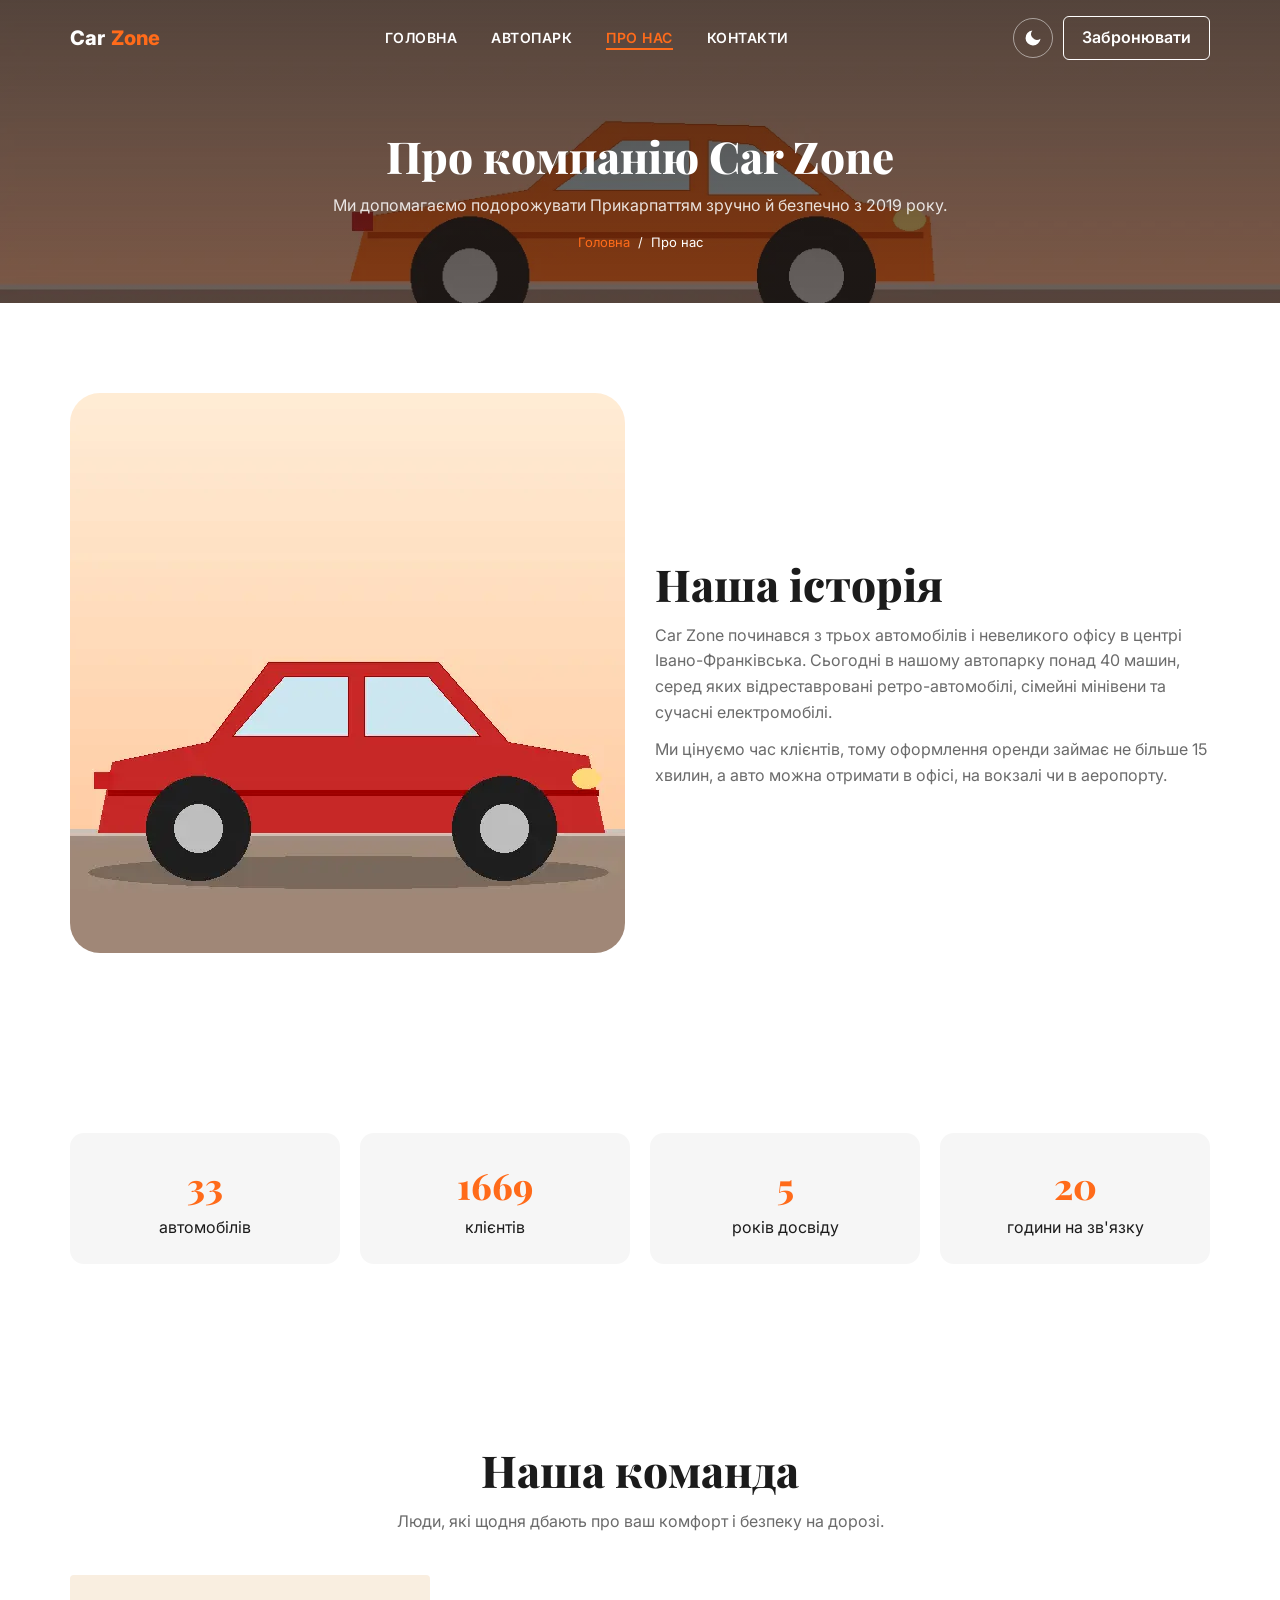
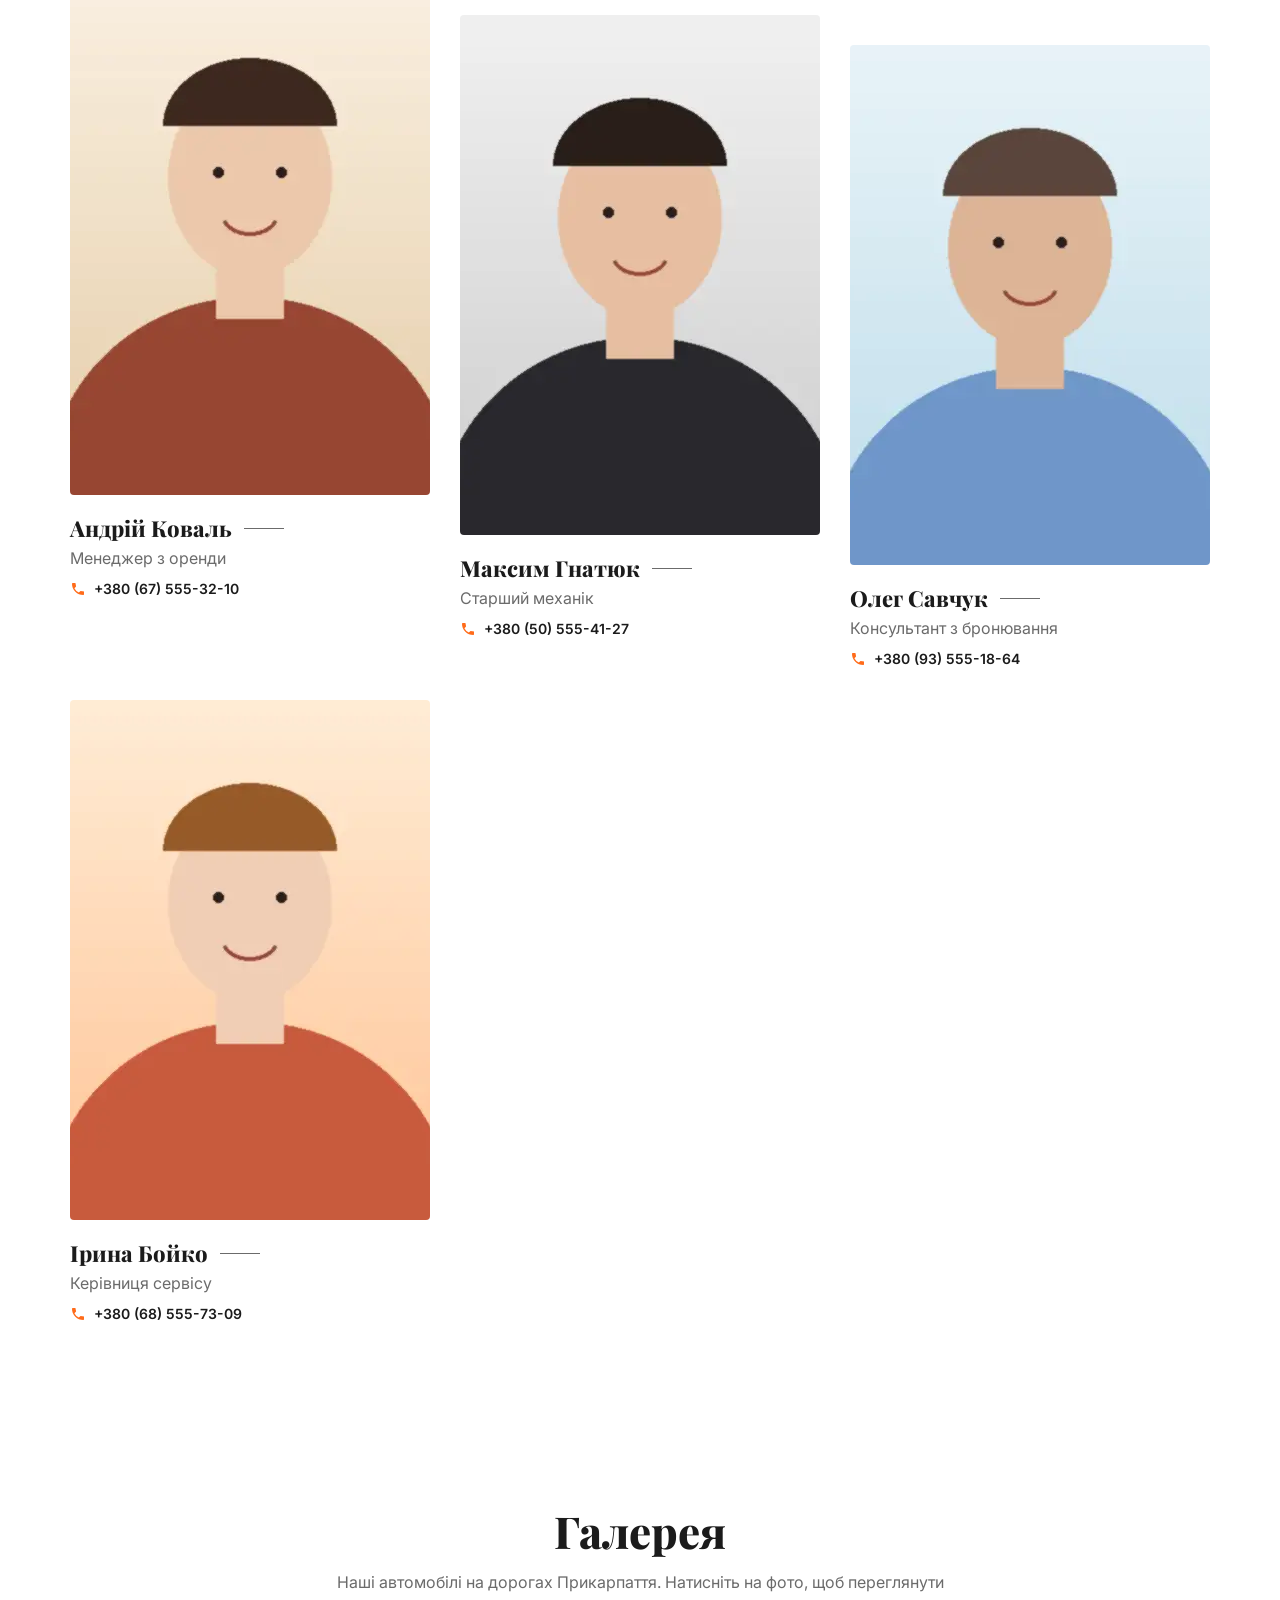
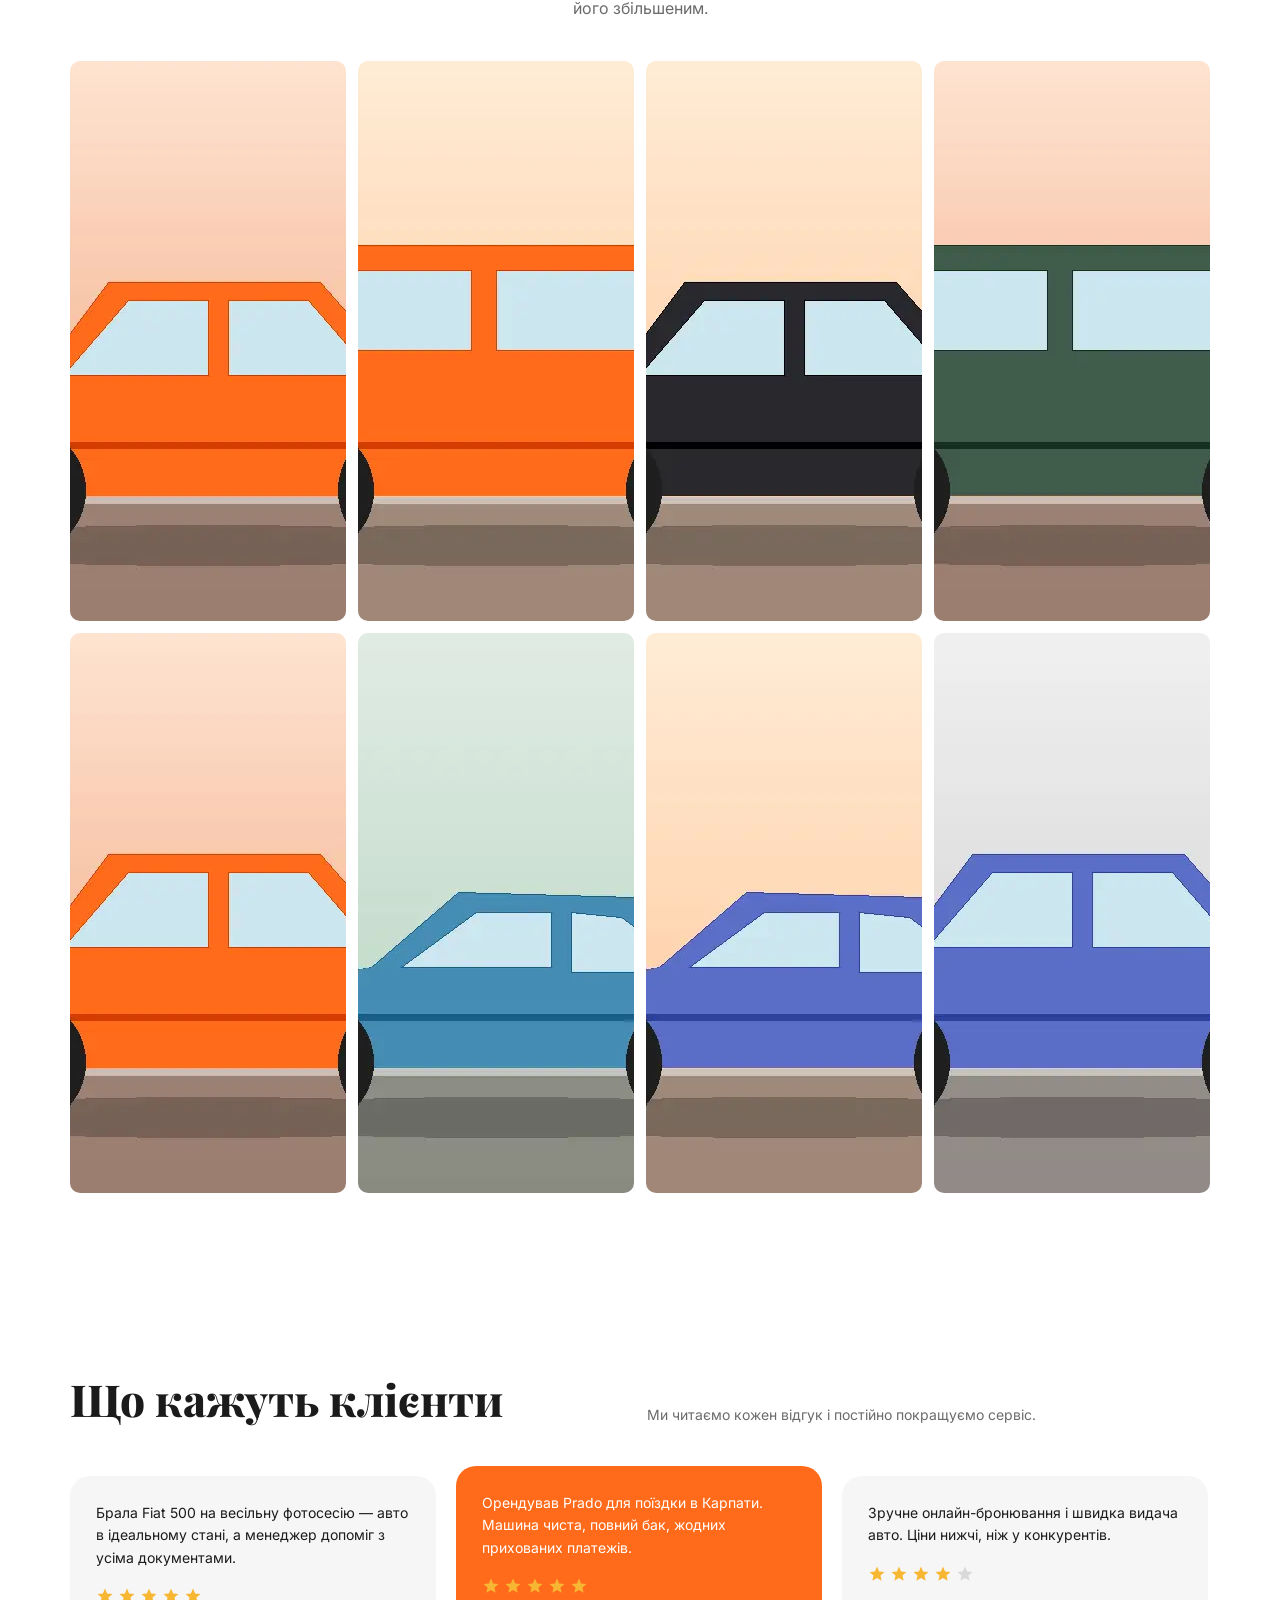
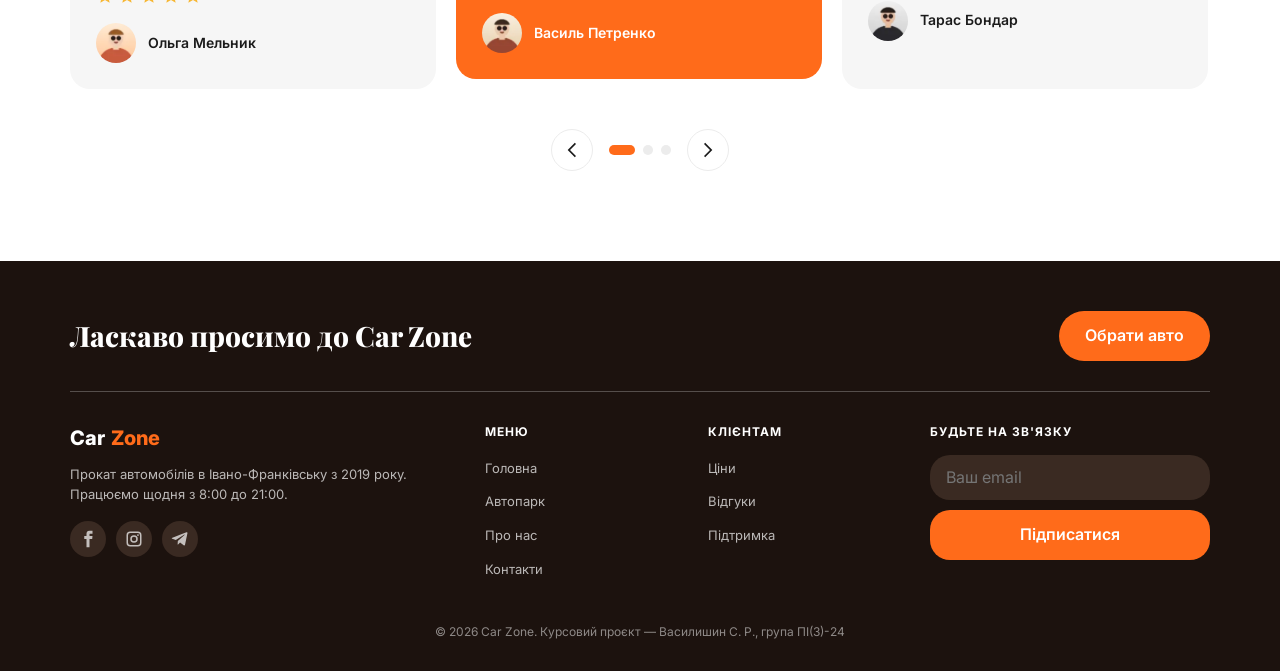
==== about.html @ af3ff106 "Курсовий проєкт: вебсайт прокату автомобілів Car Zone" ====
<!DOCTYPE html>
<html lang="uk">
<head>
<meta charset="UTF-8">
<meta http-equiv="X-UA-Compatible" content="IE=edge">
<meta name="viewport" content="width=device-width, initial-scale=1.0">
<title>Про компанію Car Zone — команда, історія, відгуки</title>
<meta name="description" content="Історія прокату Car Zone, наша команда, галерея автомобілів та відгуки клієнтів.">
<link rel="icon" type="image/png" href="favicon.png">
<link rel="preconnect" href="https://fonts.googleapis.com">
<link rel="preconnect" href="https://fonts.gstatic.com" crossorigin>
<link href="https://fonts.googleapis.com/css2?family=Playfair+Display:wght@700;800&amp;family=Inter:wght@400;600;800&amp;display=swap" rel="stylesheet">
<link rel="stylesheet" href="css/style.min.css">
</head>
<body class="inner">
<header class="header" id="header">
  <div class="container header-inner">
    <a href="index.html" class="logo" aria-label="Car Zone — на головну">Car <span>Zone</span></a>
    <nav class="nav" id="nav" aria-label="Головне меню">
      <ul class="nav-list">
        <li><a class="nav-link" href="index.html">Головна</a></li>
        <li><a class="nav-link" href="cars.html">Автопарк</a></li>
        <li><a class="nav-link active" href="about.html">Про нас</a></li>
        <li><a class="nav-link" href="contacts.html">Контакти</a></li>
      </ul>
    </nav>
    <div class="header-actions">
      <button class="theme-btn" id="themeBtn" type="button" aria-label="Змінити тему"><svg class="icon"><use href="img/sprite.svg#icon-moon"></use></svg></button>
      <button class="btn btn-outline" type="button" data-modal-open>Забронювати</button>
      <button class="burger" id="burger" type="button" aria-label="Відкрити меню"><span></span><span></span><span></span></button>
    </div>
  </div>
</header>

<main>
  <section class="page-hero">
    <div class="container">
      <h1 class="title">Про компанію Car Zone</h1>
      <p>Ми допомагаємо подорожувати Прикарпаттям зручно й безпечно з 2019 року.</p>
      <nav class="breadcrumbs" aria-label="Навігація"><a href="index.html">Головна</a><span>/</span><span>Про нас</span></nav>
    </div>
  </section>

  <section class="section">
    <div class="container about-grid">
      <img class="reveal" src="img/book.webp" alt="Автомобіль Car Zone біля офісу компанії" width="640" height="560" loading="lazy">
      <div class="about-text reveal">
        <h2 class="title">Наша історія</h2>
        <p>Car Zone починався з трьох автомобілів і невеликого офісу в центрі Івано-Франківська. Сьогодні в нашому автопарку понад 40 машин, серед яких відреставровані ретро-автомобілі, сімейні мінівени та сучасні електромобілі.</p>
        <p>Ми цінуємо час клієнтів, тому оформлення оренди займає не більше 15 хвилин, а авто можна отримати в офісі, на вокзалі чи в аеропорту.</p>
      </div>
    </div>
  </section>

  <section class="section">
    <div class="container stats">
      <div class="stat reveal"><strong class="counter" data-target="40">0</strong>автомобілів</div>
      <div class="stat reveal"><strong class="counter" data-target="2000">0</strong>клієнтів</div>
      <div class="stat reveal"><strong class="counter" data-target="7">0</strong>років досвіду</div>
      <div class="stat reveal"><strong class="counter" data-target="24">0</strong>години на зв'язку</div>
    </div>
  </section>

  <section class="section">
    <div class="container">
      <div class="section-head reveal">
        <h2 class="title">Наша команда</h2>
        <p>Люди, які щодня дбають про ваш комфорт і безпеку на дорозі.</p>
      </div>
      <div class="staff-grid" id="team"></div>
    </div>
  </section>

  <section class="section">
    <div class="container">
      <div class="section-head reveal">
        <h2 class="title">Галерея</h2>
        <p>Наші автомобілі на дорогах Прикарпаття. Натисніть на фото, щоб переглянути його збільшеним.</p>
      </div>
      <div class="gallery">
        <img src="img/gallery/gallery-1.webp" alt="Автомобіль Car Zone, фото 1" width="800" height="560" loading="lazy">
        <img src="img/gallery/gallery-2.webp" alt="Автомобіль Car Zone, фото 2" width="800" height="560" loading="lazy">
        <img src="img/gallery/gallery-3.webp" alt="Автомобіль Car Zone, фото 3" width="800" height="560" loading="lazy">
        <img src="img/gallery/gallery-4.webp" alt="Автомобіль Car Zone, фото 4" width="800" height="560" loading="lazy">
        <img src="img/gallery/gallery-5.webp" alt="Автомобіль Car Zone, фото 5" width="800" height="560" loading="lazy">
        <img src="img/gallery/gallery-6.webp" alt="Автомобіль Car Zone, фото 6" width="800" height="560" loading="lazy">
        <img src="img/gallery/gallery-7.webp" alt="Автомобіль Car Zone, фото 7" width="800" height="560" loading="lazy">
        <img src="img/gallery/gallery-8.webp" alt="Автомобіль Car Zone, фото 8" width="800" height="560" loading="lazy">
      </div>
    </div>
  </section>

  <section class="section">
    <div class="container">
      <div class="reviews-head reveal">
        <h2 class="title">Що кажуть клієнти</h2>
        <p>Ми читаємо кожен відгук і постійно покращуємо сервіс.</p>
      </div>
      <div class="slider" id="reviewsSlider">
        <div class="slider-track" id="reviews"></div>
      </div>
      <div class="slider-controls">
        <button class="slider-btn prev" type="button" aria-label="Попередній відгук"><svg class="icon"><use href="img/sprite.svg#icon-arrow"></use></svg></button>
        <div class="dots" id="dots"></div>
        <button class="slider-btn next" type="button" aria-label="Наступний відгук"><svg class="icon"><use href="img/sprite.svg#icon-arrow"></use></svg></button>
      </div>
    </div>
  </section>
</main>

<footer class="footer">
  <div class="container">
    <div class="footer-cta">
      <h2 class="title">Ласкаво просимо до Car Zone</h2>
      <a href="cars.html" class="btn">Обрати авто</a>
    </div>
    <div class="footer-grid">
      <div class="footer-about">
        <a href="index.html" class="logo">Car <span>Zone</span></a>
        <p>Прокат автомобілів в Івано-Франківську з 2019 року. Працюємо щодня з 8:00 до 21:00.</p>
        <div class="socials">
          <a href="https://www.facebook.com/" target="_blank" rel="noopener" aria-label="Facebook"><svg class="icon"><use href="img/sprite.svg#icon-facebook"></use></svg></a>
          <a href="https://www.instagram.com/" target="_blank" rel="noopener" aria-label="Instagram"><svg class="icon"><use href="img/sprite.svg#icon-instagram"></use></svg></a>
          <a href="https://telegram.org/" target="_blank" rel="noopener" aria-label="Telegram"><svg class="icon"><use href="img/sprite.svg#icon-telegram"></use></svg></a>
        </div>
      </div>
      <div>
        <h4>Меню</h4>
        <ul class="footer-links">
          <li><a href="index.html">Головна</a></li>
          <li><a href="cars.html">Автопарк</a></li>
          <li><a href="about.html">Про нас</a></li>
          <li><a href="contacts.html">Контакти</a></li>
        </ul>
      </div>
      <div>
        <h4>Клієнтам</h4>
        <ul class="footer-links">
          <li><a href="cars.html">Ціни</a></li>
          <li><a href="about.html">Відгуки</a></li>
          <li><a href="contacts.html">Підтримка</a></li>
        </ul>
      </div>
      <div class="subscribe">
        <h4>Будьте на зв'язку</h4>
        <form id="subscribeForm" novalidate>
          <input type="email" name="email" placeholder="Ваш email" aria-label="Email для підписки" required>
          <button class="btn" type="submit">Підписатися</button>
          <p class="form-msg" role="status"></p>
        </form>
      </div>
    </div>
    <p class="copyright">© 2026 Car Zone. Курсовий проєкт — Василишин С. Р., група ПІ(3)-24</p>
  </div>
</footer>

<div class="modal" id="modal" aria-hidden="true">
  <div class="modal-window" role="dialog" aria-modal="true" aria-labelledby="modalTitle">
    <button class="modal-close" type="button" aria-label="Закрити" data-modal-close>&times;</button>
    <h2 class="title" id="modalTitle">Бронювання авто</h2>
    <p>Залиште заявку — ми передзвонимо та підтвердимо бронювання.</p>
    <form id="modalForm" novalidate>
      <input class="field" type="text" name="name" placeholder="Ваше ім'я" aria-label="Ваше ім'я" required>
      <input class="field" type="tel" name="phone" placeholder="Номер телефону" aria-label="Номер телефону" required>
      <select class="field car-select" name="car" aria-label="Оберіть автомобіль" required>
        <option value="">Оберіть автомобіль</option>
      </select>
      <input class="field" type="date" name="from" aria-label="Дата отримання" required>
      <button class="btn" type="submit">Забронювати</button>
      <p class="form-msg" role="status"></p>
    </form>
  </div>
</div>

<div class="lightbox" id="lightbox">
  <button class="lb-close" type="button" aria-label="Закрити">&times;</button>
  <button class="lb-prev" type="button" aria-label="Попереднє фото"><svg class="icon"><use href="img/sprite.svg#icon-arrow"></use></svg></button>
  <img src="img/gallery/gallery-1.webp" alt="Фото автомобіля" width="800" height="560">
  <button class="lb-next" type="button" aria-label="Наступне фото"><svg class="icon"><use href="img/sprite.svg#icon-arrow"></use></svg></button>
</div>

<button class="to-top" id="toTop" type="button" aria-label="Нагору"><svg class="icon"><use href="img/sprite.svg#icon-up"></use></svg></button>

<script src="js/main.js"></script>
<script src="js/render.js"></script>
<script src="js/slider.js"></script>
<script src="js/about.js"></script>
</body>
</html>
---- css/style.min.css ----
*,*::before,*::after{box-sizing:border-box;margin:0;padding:0}html{-webkit-text-size-adjust:100%;text-size-adjust:100%;scroll-behavior:smooth}img,svg{display:block;max-width:100%}ul{list-style:none}a{color:inherit;text-decoration:none}button,input,select,textarea{font:inherit;color:inherit}button{cursor:pointer;border:none;background:none}:root{--orange:#ff6b1a;--orange-dark:#e2550a;--dark:#1c120e;--text:#1b1b1b;--muted:#6b6b6b;--bg:#ffffff;--soft:#f6f6f6;--card:#ffffff;--line:#ececec;--radius:14px;--shadow:0 10px 30px rgba(0,0,0,0.08);--font-title:'Playfair Display',Georgia,serif;--font-text:'Inter',Arial,sans-serif}[data-theme="dark"]{--text:#f2f2f2;--muted:#b5b5b5;--bg:#15100d;--soft:#231a15;--card:#1f1712;--line:#33261f;--shadow:0 10px 30px rgba(0,0,0,0.4)}body{font-family:var(--font-text);font-size:15px;line-height:1.6;color:var(--text);background:var(--bg);overflow-x:hidden;transition:background 0.3s,color 0.3s}body.lock{overflow:hidden}.container{width:100%;max-width:1200px;margin:0 auto;padding:0 16px}.section{padding:60px 0}.title{font-family:var(--font-title);font-weight:800;font-size:32px;line-height:1.2}.section-head{max-width:620px;margin:0 auto 40px;text-align:center}.section-head p{margin-top:12px;color:var(--muted)}.btn{display:inline-block;padding:12px 26px;border-radius:6px;background:var(--orange);color:#fff;font-weight:600;-webkit-transition:background 0.2s,-webkit-transform 0.2s;transition:background 0.2s,transform 0.2s}.btn:hover{background:var(--orange-dark);-webkit-transform:translateY(-2px);transform:translateY(-2px)}.btn-outline{background:transparent;color:var(--text);border:1px solid var(--text)}.btn-outline:hover{background:var(--orange);border-color:var(--orange);color:#fff}.icon{width:20px;height:20px;flex-shrink:0}.header{position:fixed;top:0;left:0;right:0;z-index:50;padding:16px 0;-webkit-transition:background 0.3s,padding 0.3s,box-shadow 0.3s;transition:background 0.3s,padding 0.3s,box-shadow 0.3s}.header.scrolled{padding:10px 0;background:var(--bg);box-shadow:0 4px 20px rgba(0,0,0,0.08)}.header-inner{display:flex;align-items:center;justify-content:space-between;gap:20px}.logo{display:flex;align-items:center;gap:6px;font-weight:800;font-size:20px}.logo span{color:var(--orange)}.nav{position:fixed;top:0;right:0;width:280px;height:100vh;padding:90px 30px 30px;background:var(--bg);box-shadow:-10px 0 30px rgba(0,0,0,0.15);-webkit-transform:translateX(100%);transform:translateX(100%);-webkit-transition:-webkit-transform 0.35s;transition:transform 0.35s}.nav.open{-webkit-transform:translateX(0);transform:translateX(0)}.nav-list{display:flex;flex-direction:column;gap:22px}.nav-link{font-weight:600;text-transform:uppercase;font-size:14px;letter-spacing:0.5px;position:relative}.nav-link::after{content:"";position:absolute;left:0;bottom:-4px;width:0;height:2px;background:var(--orange);transition:width 0.25s}.nav-link:hover::after,.nav-link.active::after{width:100%}.nav-link.active{color:var(--orange)}.header-actions{display:flex;align-items:center;gap:10px}.theme-btn{width:40px;height:40px;border-radius:50%;display:grid;place-items:center;border:1px solid var(--line)}.header .btn-outline{display:none;padding:8px 18px}.burger{position:relative;z-index:60;width:40px;height:40px;display:flex;flex-direction:column;justify-content:center;gap:6px;padding:0 8px}.burger span{display:block;height:2px;background:var(--text);border-radius:2px;transition:transform 0.3s,opacity 0.3s}.burger.open span:nth-child(1){transform:translateY(8px) rotate(45deg)}.burger.open span:nth-child(2){opacity:0}.burger.open span:nth-child(3){transform:translateY(-8px) rotate(-45deg)}.inner .header:not(.scrolled) .logo,.inner .header:not(.scrolled) .theme-btn{color:#fff}.inner .header:not(.scrolled) .theme-btn{border-color:rgba(255,255,255,0.5)}.inner .header:not(.scrolled) .burger span{background:#fff}.inner .header:not(.scrolled) .burger.open span{background:var(--text)}.hero{position:relative;padding:120px 0 60px;overflow:hidden}.hero::before,.blur-bg::before{content:"";position:absolute;width:420px;height:420px;border-radius:50%;background:radial-gradient(circle,rgba(255,107,26,0.28),transparent 70%);top:-120px;left:-140px;z-index:-1}.hero::after{content:"";position:absolute;width:380px;height:380px;border-radius:50%;background:radial-gradient(circle,rgba(255,107,26,0.2),transparent 70%);right:-160px;top:220px;z-index:-1}.hero-title{font-size:40px}.hero-title .indent{display:block}.hero-grid{display:grid;gap:26px;margin-top:28px}.oval{border-radius:200px;overflow:hidden;box-shadow:0 0 0 8px rgba(255,255,255,0.6),0 0 0 9px rgba(255,255,255,0.9),var(--shadow);aspect-ratio:16 / 10}.oval img{width:100%;height:100%;object-fit:cover}.hero-text{color:var(--muted)}.hero-text .btn{margin-top:20px}.why{background:var(--orange);color:#fff;position:relative;overflow:hidden}.why .section-head p{color:rgba(255,255,255,0.85)}.ghost-title{position:absolute;right:-20px;top:30px;font-family:var(--font-title);font-size:70px;color:rgba(255,255,255,0.12);white-space:nowrap;pointer-events:none}.cards{display:grid;gap:30px}.service-card img{width:100%;aspect-ratio:10 / 7;object-fit:cover;background:#fff}.service-card h3{font-family:var(--font-title);font-weight:800;font-size:22px;margin:18px 0 8px;display:flex;align-items:center;gap:12px}.service-card h3::after{content:"";width:50px;height:1px;background:rgba(255,255,255,0.7)}.service-card p{font-size:13px;color:rgba(255,255,255,0.85)}.book{position:relative}.book-grid{display:grid;gap:34px;align-items:center}.book-form{display:grid;gap:14px;margin-top:24px}.field{width:100%;padding:13px 16px;border:1px solid transparent;border-radius:6px;background:var(--soft);outline:none;transition:border-color 0.2s}.field:focus{border-color:var(--orange)}.field.invalid{border-color:#e03131}.form-msg{min-height:22px;font-size:14px;font-weight:600}.form-msg.ok{color:#2b8a3e}.form-msg.error{color:#e03131}.book-image{position:relative;padding:0 0 0 40px}.book-image::before{content:"";position:absolute;left:0;top:-20px;bottom:-20px;width:80%;border:1px solid #f3c9ad;border-radius:30px}.book-image img{position:relative;border-radius:30px 0 0 30px;width:100%;aspect-ratio:8 / 7;object-fit:cover}.comfort-grid{display:grid;gap:24px}.comfort-text p + p{margin-top:14px}.comfort-text{color:var(--muted);font-size:14px}.collage{display:grid;grid-template-columns:1fr 1fr;gap:14px}.collage img{width:100%;height:100%;object-fit:cover;cursor:zoom-in;transition:transform 0.3s}.collage img:hover{transform:scale(1.03)}.collage .c-round{border-radius:50%;aspect-ratio:7 / 8}.collage .c-wide{grid-column:span 2;aspect-ratio:16 / 6}.comfort-main img{width:100%;aspect-ratio:3 / 4;object-fit:cover}.band{position:relative;padding-top:60px}.band::before{content:"";position:absolute;inset:0 0 35% 0;background:var(--orange);z-index:-1}.band-head{display:grid;gap:14px;color:#fff;margin-bottom:30px}.band-head p{font-size:13px;color:rgba(255,255,255,0.85)}.band-photo{position:relative}.band-main{width:100%;aspect-ratio:15 / 7;object-fit:cover;box-shadow:var(--shadow)}.band-small{display:none;position:absolute;width:22%;border:4px solid #fff;box-shadow:var(--shadow)}.band-small.s1{left:-6%;top:8%}.band-small.s2{right:-2%;bottom:-10%}.staff-grid{display:grid;gap:30px}.staff-card img{width:100%;aspect-ratio:12 / 13;object-fit:cover;border-radius:4px}.staff-card h3{font-family:var(--font-title);font-weight:800;font-size:22px;margin-top:16px;display:flex;align-items:center;gap:12px}.staff-card h3::after{content:"";width:40px;height:1px;background:var(--muted)}.staff-card .role{color:var(--muted)}.staff-card .phone{display:flex;align-items:center;gap:8px;margin-top:6px;font-size:14px;font-weight:600}.staff-card .phone .icon{width:16px;height:16px;color:var(--orange)}.reviews-head{display:grid;gap:14px;margin-bottom:30px}.reviews-head p{color:var(--muted);font-size:14px}.slider{position:relative;overflow:hidden;padding:20px 0}.slider-track{display:flex;gap:20px;transition:transform 0.5s ease;touch-action:pan-y}.review{flex:0 0 100%;padding:26px;border-radius:20px;background:var(--soft);transition:background 0.3s,transform 0.3s}.review.current{background:var(--orange);color:#fff;transform:translateY(-10px)}.review p{font-size:14px;display:-webkit-box;-webkit-line-clamp:5;-webkit-box-orient:vertical;overflow:hidden}.stars{display:flex;gap:4px;margin:18px 0;color:#f7b733}.stars .icon{width:18px;height:18px}.stars .empty{color:#d9d9d9}.review-author{display:flex;align-items:center;gap:12px;font-weight:600;font-size:14px}.review-author img{width:40px;height:40px;border-radius:50%}.slider-controls{display:flex;justify-content:center;align-items:center;gap:16px;margin-top:20px}.slider-btn{width:42px;height:42px;border-radius:50%;display:grid;place-items:center;border:1px solid var(--line);transition:background 0.2s,color 0.2s}.slider-btn:hover{background:var(--orange);color:#fff;border-color:var(--orange)}.slider-btn.prev .icon{transform:rotate(180deg)}.dots{display:flex;gap:8px}.dot{width:10px;height:10px;border-radius:50%;background:var(--line);transition:width 0.3s,background 0.3s}.dot.active{width:26px;border-radius:5px;background:var(--orange)}.footer{background:var(--dark);color:#fff;padding:50px 0 30px}.footer-cta{display:flex;flex-direction:column;gap:20px;padding-bottom:30px;border-bottom:1px solid rgba(255,255,255,0.25)}.footer-cta .title{font-size:28px}.footer-cta .btn{align-self:flex-start;border-radius:30px}.footer-grid{display:grid;grid-template-columns:1fr 1fr;gap:30px;padding-top:30px}.footer-about{grid-column:span 2;font-size:13px;color:rgba(255,255,255,0.7)}.footer-about .logo{color:#fff;margin-bottom:10px}.footer h4{font-size:12px;text-transform:uppercase;letter-spacing:1px;margin-bottom:14px}.footer-links li + li{margin-top:8px}.footer-links a{font-size:13px;color:rgba(255,255,255,0.7);transition:color 0.2s}.footer-links a:hover{color:var(--orange)}.subscribe{grid-column:span 2}.subscribe form{display:grid;gap:10px}.subscribe input{padding:10px 16px;border-radius:20px;border:none;background:#3a2a22;color:#fff;outline:none}.subscribe .btn{border-radius:20px}.socials{display:flex;gap:10px;margin-top:16px}.socials a{width:36px;height:36px;border-radius:50%;display:grid;place-items:center;background:#3a2a22;transition:background 0.2s}.socials a:hover{background:var(--orange)}.socials .icon{width:18px;height:18px}.copyright{margin-top:30px;text-align:center;font-size:12px;color:rgba(255,255,255,0.5)}.page-hero{position:relative;padding:130px 0 50px;background:linear-gradient(rgba(28,18,14,0.75),rgba(28,18,14,0.55)),url("../img/page-hero.webp") center / cover;color:#fff;text-align:center}.page-hero p{margin-top:10px;color:rgba(255,255,255,0.85)}.breadcrumbs{display:flex;justify-content:center;gap:8px;margin-top:14px;font-size:13px}.breadcrumbs a{color:var(--orange)}.filters{display:flex;flex-wrap:wrap;justify-content:center;gap:10px;margin-bottom:30px}.filter-btn{padding:8px 18px;border-radius:30px;border:1px solid var(--line);font-weight:600;font-size:14px;transition:background 0.2s,color 0.2s}.filter-btn.active,.filter-btn:hover{background:var(--orange);border-color:var(--orange);color:#fff}.cars-grid{display:grid;gap:24px}.car-card{display:flex;flex-direction:column;border-radius:var(--radius);overflow:hidden;background:var(--card);box-shadow:var(--shadow);transition:transform 0.3s}.car-card:hover{transform:translateY(-6px)}.car-card img{width:100%;aspect-ratio:16 / 10.5;object-fit:cover}.car-body{flex:1;display:flex;flex-direction:column;gap:10px;padding:18px}.car-body h3{font-size:18px;line-height:1.3;overflow:hidden;text-overflow:ellipsis;white-space:nowrap}.car-body p{color:var(--muted);font-size:13px;display:-webkit-box;-webkit-line-clamp:2;-webkit-box-orient:vertical;overflow:hidden}.car-tags{display:flex;flex-wrap:wrap;gap:6px}.car-tags span{padding:2px 10px;border-radius:20px;background:var(--soft);font-size:12px}.car-bottom{display:flex;justify-content:space-between;align-items:center;margin-top:auto;padding-top:10px;border-top:1px solid var(--line)}.car-price{font-weight:800;font-size:18px;color:var(--orange)}.car-price small{font-weight:400;font-size:12px;color:var(--muted)}.car-bottom .btn{padding:8px 16px;font-size:14px}.empty-msg{grid-column:1 / -1;text-align:center;color:var(--muted)}.stats{display:grid;grid-template-columns:1fr 1fr;gap:20px;text-align:center}.stat{padding:24px 10px;border-radius:var(--radius);background:var(--soft)}.stat strong{display:block;font-family:var(--font-title);font-weight:800;font-size:36px;color:var(--orange)}.about-grid{display:grid;gap:30px;align-items:center}.about-grid img{border-radius:30px;width:100%;aspect-ratio:4 / 3;object-fit:cover}.about-text p{color:var(--muted);margin-top:12px}.gallery{display:grid;grid-template-columns:1fr 1fr;gap:12px}.gallery img{width:100%;aspect-ratio:4 / 3;object-fit:cover;border-radius:10px;cursor:zoom-in;transition:opacity 0.2s}.gallery img:hover{opacity:0.85}.lightbox{position:fixed;inset:0;z-index:90;display:none;align-items:center;justify-content:center;background:rgba(0,0,0,0.85);padding:20px}.lightbox.open{display:flex}.lightbox img{max-height:80vh;border-radius:10px}.lightbox button{position:absolute;color:#fff;width:44px;height:44px;border-radius:50%;background:rgba(255,255,255,0.15);display:grid;place-items:center;font-size:22px}.lightbox .lb-close{top:20px;right:20px}.lightbox .lb-prev{left:10px}.lightbox .lb-prev .icon{transform:rotate(180deg)}.lightbox .lb-next{right:10px}.contacts-grid{display:grid;gap:30px}.contact-cards{display:grid;gap:16px}.contact-card{display:flex;gap:16px;align-items:flex-start;padding:20px;border-radius:var(--radius);background:var(--soft)}.contact-card .icon-box{width:46px;height:46px;flex-shrink:0;border-radius:50%;display:grid;place-items:center;background:var(--orange);color:#fff}.contact-card h3{font-size:16px}.contact-card p,.contact-card a{color:var(--muted);font-size:14px}.contact-form{display:grid;gap:14px;padding:26px;border-radius:var(--radius);box-shadow:var(--shadow);background:var(--card)}.contact-form textarea{min-height:120px;resize:vertical}.map{width:100%;height:340px;border:0;border-radius:var(--radius);margin-top:30px}.geo-btn{margin-top:14px}.geo-result{margin-top:8px;font-size:14px;color:var(--muted)}.modal{position:fixed;inset:0;z-index:100;display:flex;align-items:center;justify-content:center;padding:16px;background:rgba(0,0,0,0.6);opacity:0;visibility:hidden;transition:opacity 0.3s,visibility 0.3s}.modal.open{opacity:1;visibility:visible}.modal-window{position:relative;width:100%;max-width:480px;max-height:90vh;overflow-y:auto;padding:30px 24px;border-radius:18px;background:var(--bg);transform:translateY(30px);transition:transform 0.3s}.modal.open .modal-window{transform:translateY(0)}.modal-close{position:absolute;top:12px;right:14px;font-size:28px;line-height:1;color:var(--muted)}.modal .title{font-size:26px;margin-bottom:6px}.modal p{color:var(--muted);font-size:14px}.modal form{display:grid;gap:12px;margin-top:18px}.to-top{position:fixed;right:20px;bottom:20px;z-index:40;width:46px;height:46px;border-radius:50%;display:grid;place-items:center;background:var(--orange);color:#fff;box-shadow:var(--shadow);opacity:0;visibility:hidden;transition:opacity 0.3s,visibility 0.3s}.to-top.show{opacity:1;visibility:visible}.reveal{opacity:0;transform:translateY(40px);transition:opacity 0.7s,transform 0.7s}.reveal.visible{opacity:1;transform:none}.error-page{min-height:100vh;display:grid;place-items:center;text-align:center;padding:40px 16px}.error-page .error-code{font-family:var(--font-title);font-size:120px;line-height:1;color:var(--orange)}.error-page p{color:var(--muted);margin:14px 0 24px}.error-page img{max-width:360px;margin:0 auto 20px;border-radius:20px}@media (min-width:600px){.cards,.staff-grid,.cars-grid{grid-template-columns:repeat(2,1fr)}.gallery{grid-template-columns:repeat(3,1fr)}.stats{grid-template-columns:repeat(4,1fr)}.book-form{grid-template-columns:1fr 1fr}.book-form .btn,.book-form .form-msg{grid-column:span 2;justify-self:start}.review{flex-basis:calc(50% - 10px)}.footer-cta{flex-direction:row;justify-content:space-between;align-items:center}.footer-cta .btn{align-self:center}}@media (min-width:992px){body{font-size:16px}.container{padding:0 30px}.section{padding:90px 0}.title{font-size:44px}.burger{display:none}.nav{position:static;width:auto;height:auto;padding:0;background:none;box-shadow:none;transform:none}.nav-list{flex-direction:row;gap:34px}.header .btn-outline{display:inline-block}.inner .header:not(.scrolled) .nav-link,.inner .header:not(.scrolled) .btn-outline{color:#fff;border-color:#fff}.inner .header:not(.scrolled) .nav-link.active{color:var(--orange)}.hero{padding:140px 0 80px}.hero-title{font-size:66px}.hero-title .indent{padding-left:120px}.hero-grid{grid-template-columns:1fr 1fr;align-items:center;gap:40px 60px}.hero-grid .oval.first{grid-column:2;grid-row:1;margin-top:-150px}.hero-grid .oval.second{grid-column:1;grid-row:2}.hero-grid .hero-text{grid-column:2;grid-row:2}.ghost-title{font-size:110px}.cards,.staff-grid{grid-template-columns:repeat(3,1fr)}.cards .service-card:nth-child(2),.staff-grid .staff-card:nth-child(3n + 2){margin-top:40px}.cards .service-card:nth-child(3),.staff-grid .staff-card:nth-child(3n){margin-top:70px}.cars-grid{grid-template-columns:repeat(3,1fr)}.book-grid{grid-template-columns:1.1fr 1fr}.comfort-grid{grid-template-columns:1fr 1fr 2fr;align-items:center}.band-head{grid-template-columns:1fr 1fr;align-items:center;padding:0 10%}.band-photo{margin:0 8%}.band-small{display:block}.reviews-head{grid-template-columns:1fr 1fr;align-items:end}.review{flex-basis:calc(33.333% - 14px)}.footer-grid{grid-template-columns:2fr 1fr 1fr 1.4fr}.footer-about,.subscribe{grid-column:auto}.about-grid,.contacts-grid{grid-template-columns:1fr 1fr}.gallery{grid-template-columns:repeat(4,1fr)}.modal-window{padding:40px}}@media (prefers-reduced-motion:reduce){.reveal{opacity:1;transform:none;transition:none}}
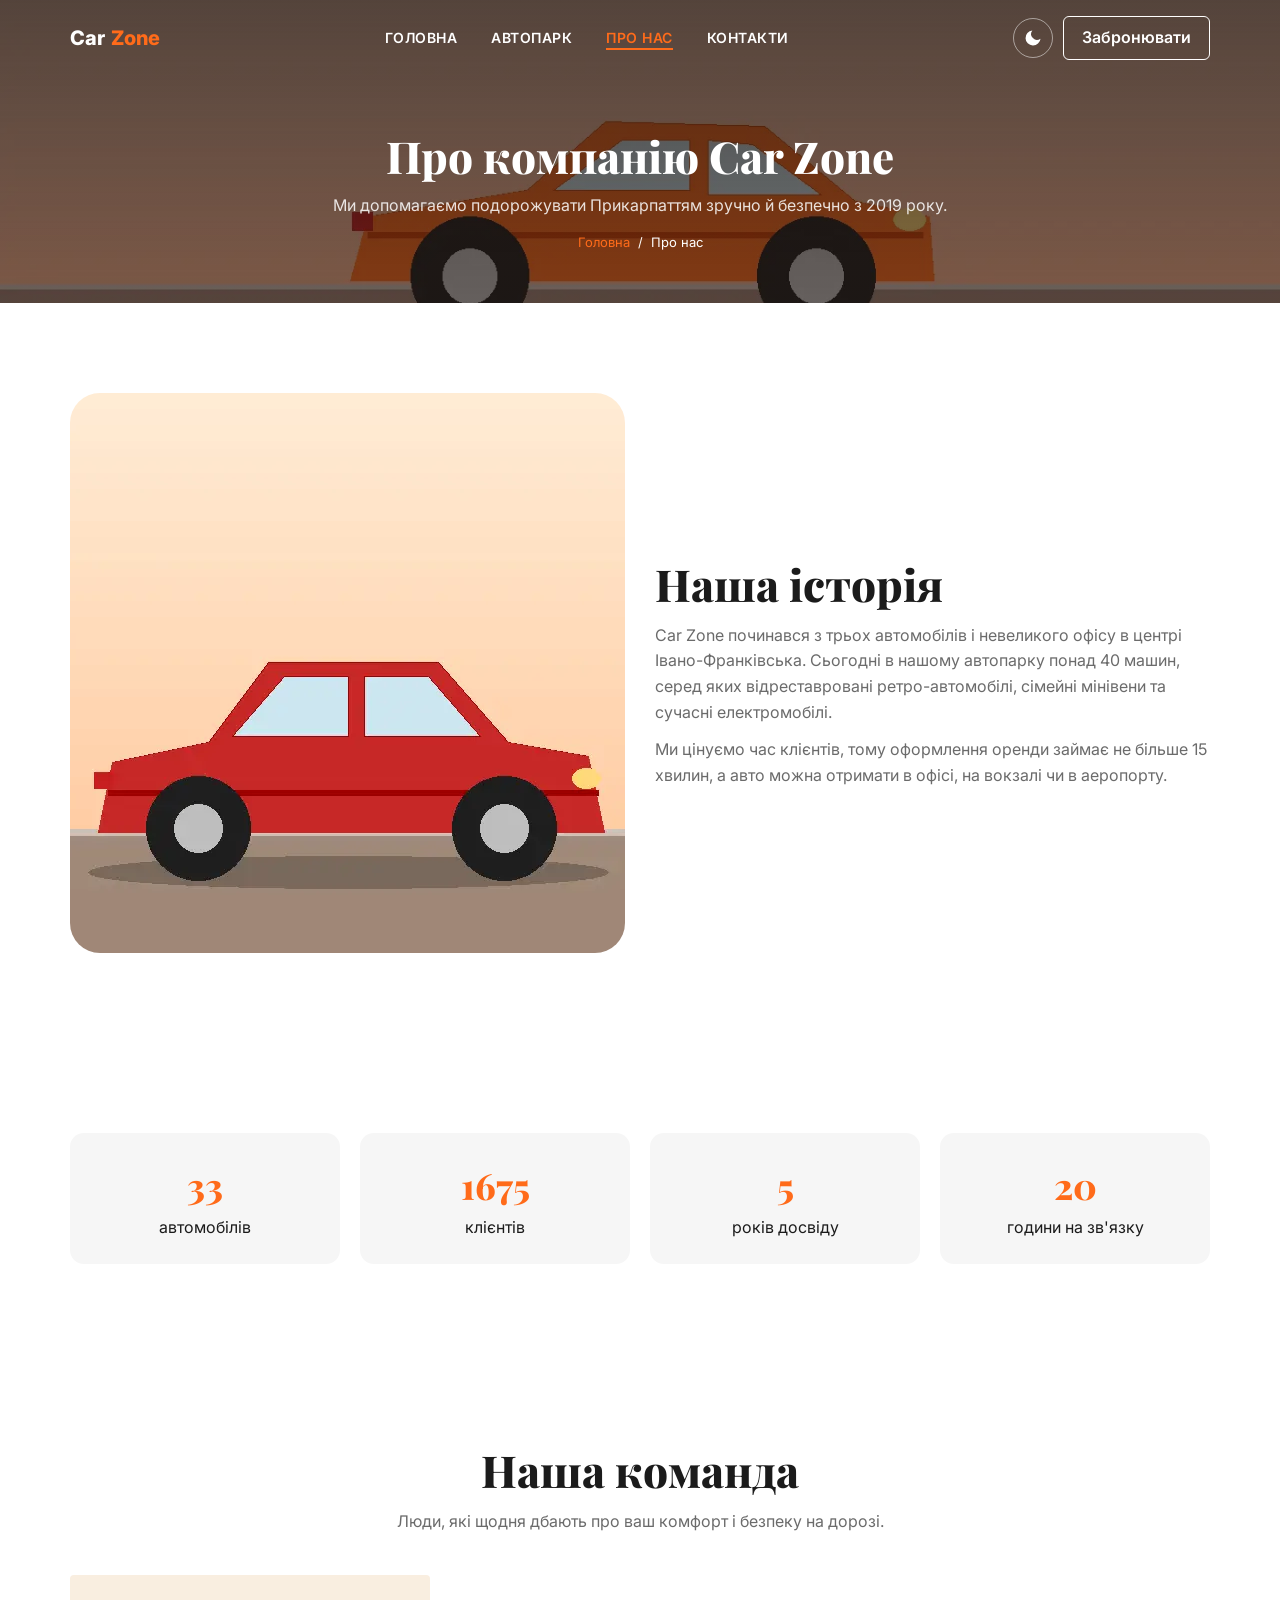
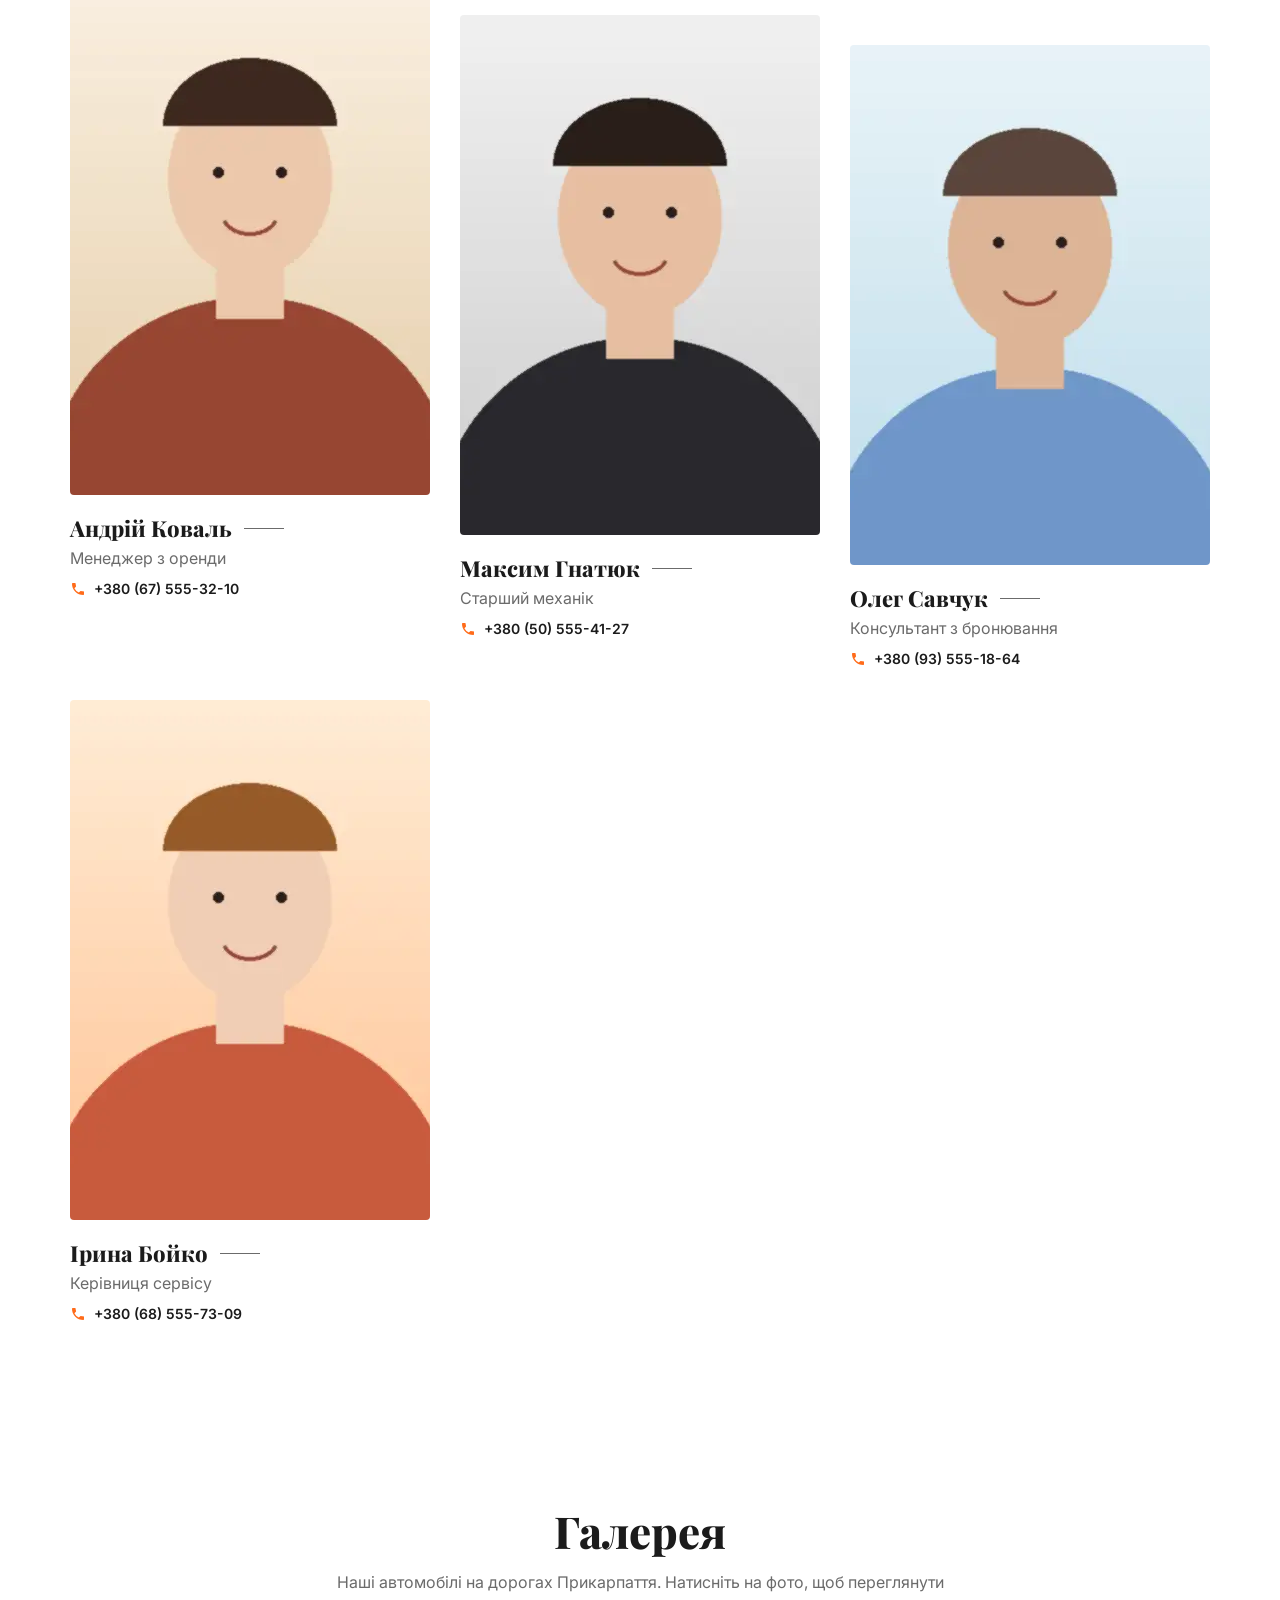
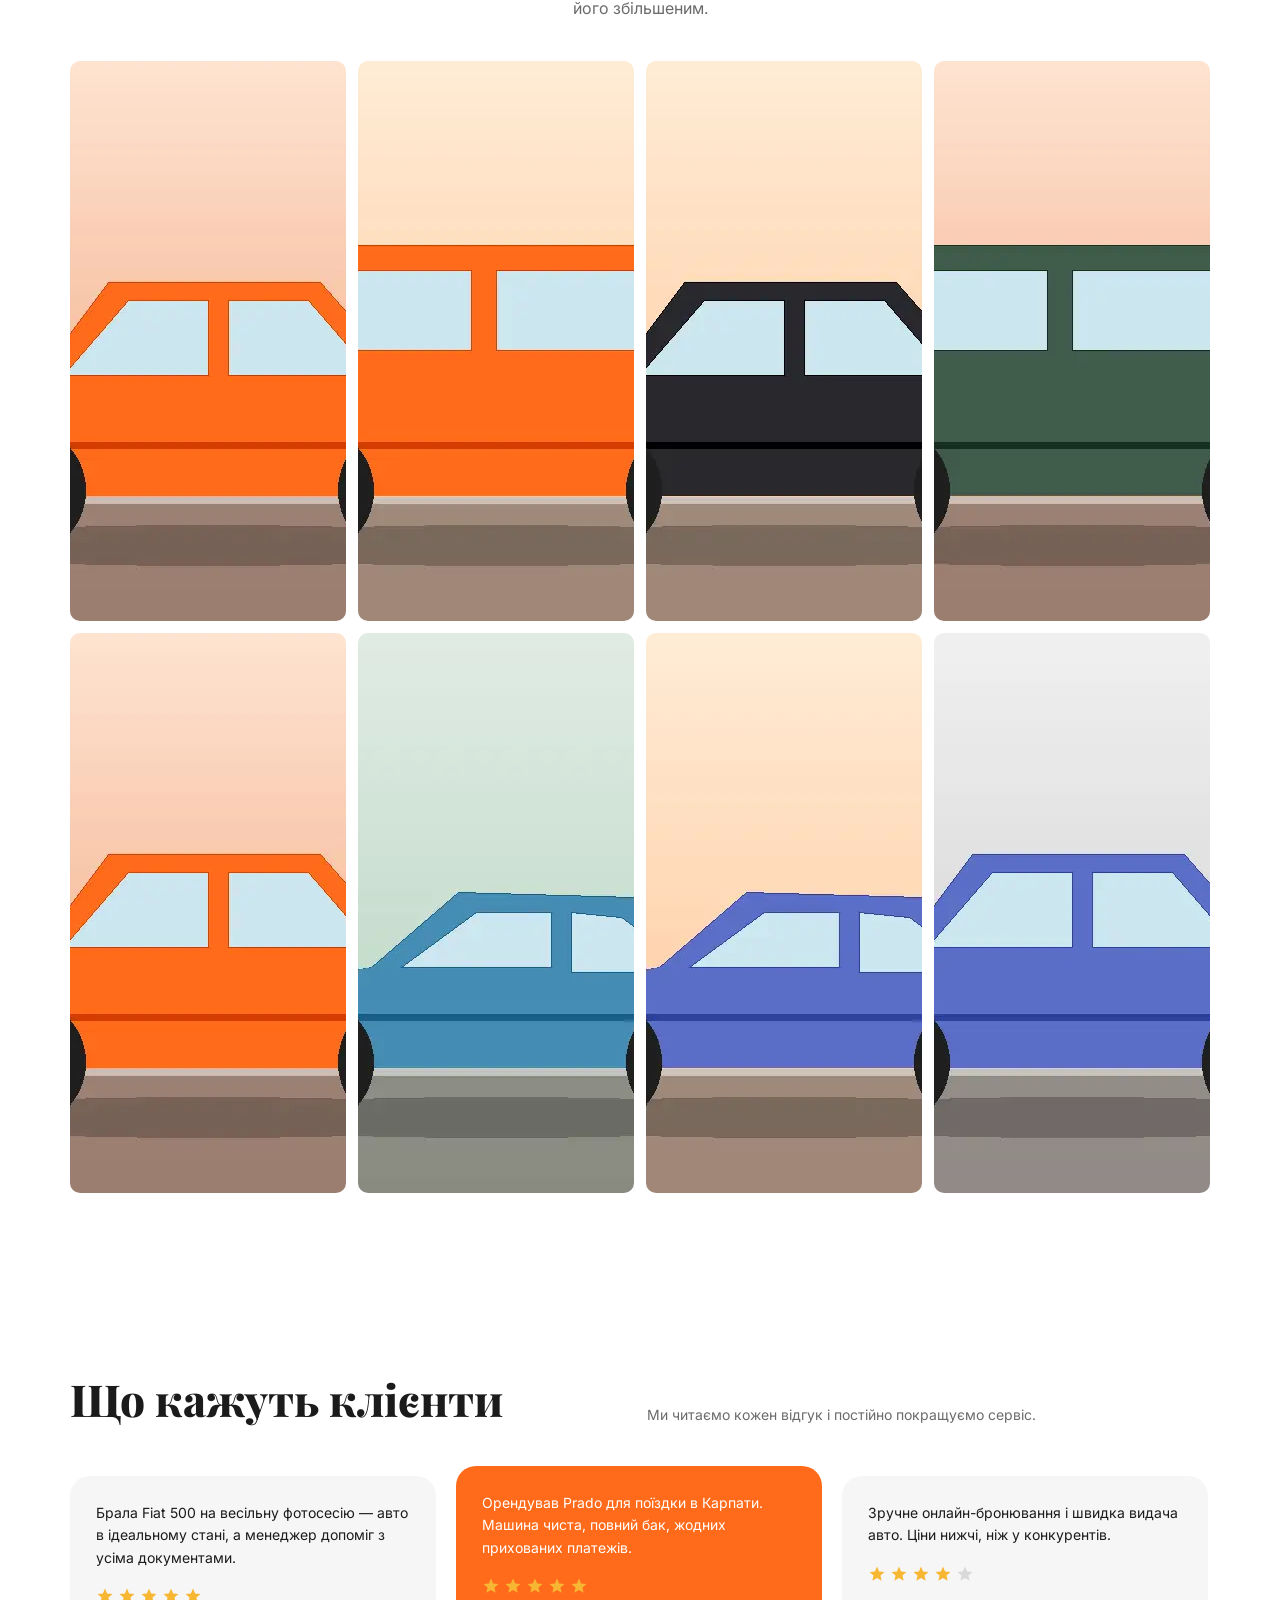
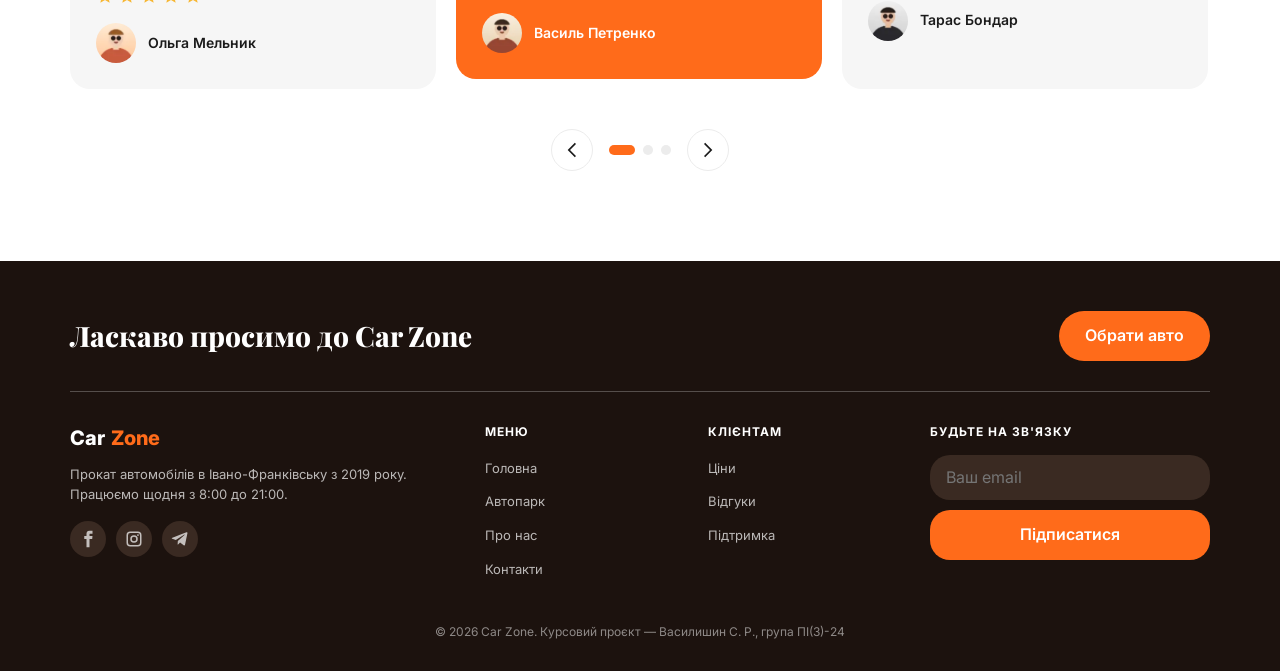
==== commit 4f8dedc8: "Виправлення за результатами валідації HTML" ====
--- a/about.html
+++ b/about.html
@@ -53,6 +53,7 @@
   </section>
 
   <section class="section">
+    <h2 class="visually-hidden">Car Zone у цифрах</h2>
     <div class="container stats">
       <div class="stat reveal"><strong class="counter" data-target="40">0</strong>автомобілів</div>
       <div class="stat reveal"><strong class="counter" data-target="2000">0</strong>клієнтів</div>
@@ -125,7 +126,7 @@
         </div>
       </div>
       <div>
-        <h4>Меню</h4>
+        <h3>Меню</h3>
         <ul class="footer-links">
           <li><a href="index.html">Головна</a></li>
           <li><a href="cars.html">Автопарк</a></li>
@@ -134,7 +135,7 @@
         </ul>
       </div>
       <div>
-        <h4>Клієнтам</h4>
+        <h3>Клієнтам</h3>
         <ul class="footer-links">
           <li><a href="cars.html">Ціни</a></li>
           <li><a href="about.html">Відгуки</a></li>
@@ -142,7 +143,7 @@
         </ul>
       </div>
       <div class="subscribe">
-        <h4>Будьте на зв'язку</h4>
+        <h3>Будьте на зв'язку</h3>
         <form id="subscribeForm" novalidate>
           <input type="email" name="email" placeholder="Ваш email" aria-label="Email для підписки" required>
           <button class="btn" type="submit">Підписатися</button>
--- a/css/style.min.css
+++ b/css/style.min.css
@@ -1 +1 @@
-*,*::before,*::after{box-sizing:border-box;margin:0;padding:0}html{-webkit-text-size-adjust:100%;text-size-adjust:100%;scroll-behavior:smooth}img,svg{display:block;max-width:100%}ul{list-style:none}a{color:inherit;text-decoration:none}button,input,select,textarea{font:inherit;color:inherit}button{cursor:pointer;border:none;background:none}:root{--orange:#ff6b1a;--orange-dark:#e2550a;--dark:#1c120e;--text:#1b1b1b;--muted:#6b6b6b;--bg:#ffffff;--soft:#f6f6f6;--card:#ffffff;--line:#ececec;--radius:14px;--shadow:0 10px 30px rgba(0,0,0,0.08);--font-title:'Playfair Display',Georgia,serif;--font-text:'Inter',Arial,sans-serif}[data-theme="dark"]{--text:#f2f2f2;--muted:#b5b5b5;--bg:#15100d;--soft:#231a15;--card:#1f1712;--line:#33261f;--shadow:0 10px 30px rgba(0,0,0,0.4)}body{font-family:var(--font-text);font-size:15px;line-height:1.6;color:var(--text);background:var(--bg);overflow-x:hidden;transition:background 0.3s,color 0.3s}body.lock{overflow:hidden}.container{width:100%;max-width:1200px;margin:0 auto;padding:0 16px}.section{padding:60px 0}.title{font-family:var(--font-title);font-weight:800;font-size:32px;line-height:1.2}.section-head{max-width:620px;margin:0 auto 40px;text-align:center}.section-head p{margin-top:12px;color:var(--muted)}.btn{display:inline-block;padding:12px 26px;border-radius:6px;background:var(--orange);color:#fff;font-weight:600;-webkit-transition:background 0.2s,-webkit-transform 0.2s;transition:background 0.2s,transform 0.2s}.btn:hover{background:var(--orange-dark);-webkit-transform:translateY(-2px);transform:translateY(-2px)}.btn-outline{background:transparent;color:var(--text);border:1px solid var(--text)}.btn-outline:hover{background:var(--orange);border-color:var(--orange);color:#fff}.icon{width:20px;height:20px;flex-shrink:0}.header{position:fixed;top:0;left:0;right:0;z-index:50;padding:16px 0;-webkit-transition:background 0.3s,padding 0.3s,box-shadow 0.3s;transition:background 0.3s,padding 0.3s,box-shadow 0.3s}.header.scrolled{padding:10px 0;background:var(--bg);box-shadow:0 4px 20px rgba(0,0,0,0.08)}.header-inner{display:flex;align-items:center;justify-content:space-between;gap:20px}.logo{display:flex;align-items:center;gap:6px;font-weight:800;font-size:20px}.logo span{color:var(--orange)}.nav{position:fixed;top:0;right:0;width:280px;height:100vh;padding:90px 30px 30px;background:var(--bg);box-shadow:-10px 0 30px rgba(0,0,0,0.15);-webkit-transform:translateX(100%);transform:translateX(100%);-webkit-transition:-webkit-transform 0.35s;transition:transform 0.35s}.nav.open{-webkit-transform:translateX(0);transform:translateX(0)}.nav-list{display:flex;flex-direction:column;gap:22px}.nav-link{font-weight:600;text-transform:uppercase;font-size:14px;letter-spacing:0.5px;position:relative}.nav-link::after{content:"";position:absolute;left:0;bottom:-4px;width:0;height:2px;background:var(--orange);transition:width 0.25s}.nav-link:hover::after,.nav-link.active::after{width:100%}.nav-link.active{color:var(--orange)}.header-actions{display:flex;align-items:center;gap:10px}.theme-btn{width:40px;height:40px;border-radius:50%;display:grid;place-items:center;border:1px solid var(--line)}.header .btn-outline{display:none;padding:8px 18px}.burger{position:relative;z-index:60;width:40px;height:40px;display:flex;flex-direction:column;justify-content:center;gap:6px;padding:0 8px}.burger span{display:block;height:2px;background:var(--text);border-radius:2px;transition:transform 0.3s,opacity 0.3s}.burger.open span:nth-child(1){transform:translateY(8px) rotate(45deg)}.burger.open span:nth-child(2){opacity:0}.burger.open span:nth-child(3){transform:translateY(-8px) rotate(-45deg)}.inner .header:not(.scrolled) .logo,.inner .header:not(.scrolled) .theme-btn{color:#fff}.inner .header:not(.scrolled) .theme-btn{border-color:rgba(255,255,255,0.5)}.inner .header:not(.scrolled) .burger span{background:#fff}.inner .header:not(.scrolled) .burger.open span{background:var(--text)}.hero{position:relative;padding:120px 0 60px;overflow:hidden}.hero::before,.blur-bg::before{content:"";position:absolute;width:420px;height:420px;border-radius:50%;background:radial-gradient(circle,rgba(255,107,26,0.28),transparent 70%);top:-120px;left:-140px;z-index:-1}.hero::after{content:"";position:absolute;width:380px;height:380px;border-radius:50%;background:radial-gradient(circle,rgba(255,107,26,0.2),transparent 70%);right:-160px;top:220px;z-index:-1}.hero-title{font-size:40px}.hero-title .indent{display:block}.hero-grid{display:grid;gap:26px;margin-top:28px}.oval{border-radius:200px;overflow:hidden;box-shadow:0 0 0 8px rgba(255,255,255,0.6),0 0 0 9px rgba(255,255,255,0.9),var(--shadow);aspect-ratio:16 / 10}.oval img{width:100%;height:100%;object-fit:cover}.hero-text{color:var(--muted)}.hero-text .btn{margin-top:20px}.why{background:var(--orange);color:#fff;position:relative;overflow:hidden}.why .section-head p{color:rgba(255,255,255,0.85)}.ghost-title{position:absolute;right:-20px;top:30px;font-family:var(--font-title);font-size:70px;color:rgba(255,255,255,0.12);white-space:nowrap;pointer-events:none}.cards{display:grid;gap:30px}.service-card img{width:100%;aspect-ratio:10 / 7;object-fit:cover;background:#fff}.service-card h3{font-family:var(--font-title);font-weight:800;font-size:22px;margin:18px 0 8px;display:flex;align-items:center;gap:12px}.service-card h3::after{content:"";width:50px;height:1px;background:rgba(255,255,255,0.7)}.service-card p{font-size:13px;color:rgba(255,255,255,0.85)}.book{position:relative}.book-grid{display:grid;gap:34px;align-items:center}.book-form{display:grid;gap:14px;margin-top:24px}.field{width:100%;padding:13px 16px;border:1px solid transparent;border-radius:6px;background:var(--soft);outline:none;transition:border-color 0.2s}.field:focus{border-color:var(--orange)}.field.invalid{border-color:#e03131}.form-msg{min-height:22px;font-size:14px;font-weight:600}.form-msg.ok{color:#2b8a3e}.form-msg.error{color:#e03131}.book-image{position:relative;padding:0 0 0 40px}.book-image::before{content:"";position:absolute;left:0;top:-20px;bottom:-20px;width:80%;border:1px solid #f3c9ad;border-radius:30px}.book-image img{position:relative;border-radius:30px 0 0 30px;width:100%;aspect-ratio:8 / 7;object-fit:cover}.comfort-grid{display:grid;gap:24px}.comfort-text p + p{margin-top:14px}.comfort-text{color:var(--muted);font-size:14px}.collage{display:grid;grid-template-columns:1fr 1fr;gap:14px}.collage img{width:100%;height:100%;object-fit:cover;cursor:zoom-in;transition:transform 0.3s}.collage img:hover{transform:scale(1.03)}.collage .c-round{border-radius:50%;aspect-ratio:7 / 8}.collage .c-wide{grid-column:span 2;aspect-ratio:16 / 6}.comfort-main img{width:100%;aspect-ratio:3 / 4;object-fit:cover}.band{position:relative;padding-top:60px}.band::before{content:"";position:absolute;inset:0 0 35% 0;background:var(--orange);z-index:-1}.band-head{display:grid;gap:14px;color:#fff;margin-bottom:30px}.band-head p{font-size:13px;color:rgba(255,255,255,0.85)}.band-photo{position:relative}.band-main{width:100%;aspect-ratio:15 / 7;object-fit:cover;box-shadow:var(--shadow)}.band-small{display:none;position:absolute;width:22%;border:4px solid #fff;box-shadow:var(--shadow)}.band-small.s1{left:-6%;top:8%}.band-small.s2{right:-2%;bottom:-10%}.staff-grid{display:grid;gap:30px}.staff-card img{width:100%;aspect-ratio:12 / 13;object-fit:cover;border-radius:4px}.staff-card h3{font-family:var(--font-title);font-weight:800;font-size:22px;margin-top:16px;display:flex;align-items:center;gap:12px}.staff-card h3::after{content:"";width:40px;height:1px;background:var(--muted)}.staff-card .role{color:var(--muted)}.staff-card .phone{display:flex;align-items:center;gap:8px;margin-top:6px;font-size:14px;font-weight:600}.staff-card .phone .icon{width:16px;height:16px;color:var(--orange)}.reviews-head{display:grid;gap:14px;margin-bottom:30px}.reviews-head p{color:var(--muted);font-size:14px}.slider{position:relative;overflow:hidden;padding:20px 0}.slider-track{display:flex;gap:20px;transition:transform 0.5s ease;touch-action:pan-y}.review{flex:0 0 100%;padding:26px;border-radius:20px;background:var(--soft);transition:background 0.3s,transform 0.3s}.review.current{background:var(--orange);color:#fff;transform:translateY(-10px)}.review p{font-size:14px;display:-webkit-box;-webkit-line-clamp:5;-webkit-box-orient:vertical;overflow:hidden}.stars{display:flex;gap:4px;margin:18px 0;color:#f7b733}.stars .icon{width:18px;height:18px}.stars .empty{color:#d9d9d9}.review-author{display:flex;align-items:center;gap:12px;font-weight:600;font-size:14px}.review-author img{width:40px;height:40px;border-radius:50%}.slider-controls{display:flex;justify-content:center;align-items:center;gap:16px;margin-top:20px}.slider-btn{width:42px;height:42px;border-radius:50%;display:grid;place-items:center;border:1px solid var(--line);transition:background 0.2s,color 0.2s}.slider-btn:hover{background:var(--orange);color:#fff;border-color:var(--orange)}.slider-btn.prev .icon{transform:rotate(180deg)}.dots{display:flex;gap:8px}.dot{width:10px;height:10px;border-radius:50%;background:var(--line);transition:width 0.3s,background 0.3s}.dot.active{width:26px;border-radius:5px;background:var(--orange)}.footer{background:var(--dark);color:#fff;padding:50px 0 30px}.footer-cta{display:flex;flex-direction:column;gap:20px;padding-bottom:30px;border-bottom:1px solid rgba(255,255,255,0.25)}.footer-cta .title{font-size:28px}.footer-cta .btn{align-self:flex-start;border-radius:30px}.footer-grid{display:grid;grid-template-columns:1fr 1fr;gap:30px;padding-top:30px}.footer-about{grid-column:span 2;font-size:13px;color:rgba(255,255,255,0.7)}.footer-about .logo{color:#fff;margin-bottom:10px}.footer h4{font-size:12px;text-transform:uppercase;letter-spacing:1px;margin-bottom:14px}.footer-links li + li{margin-top:8px}.footer-links a{font-size:13px;color:rgba(255,255,255,0.7);transition:color 0.2s}.footer-links a:hover{color:var(--orange)}.subscribe{grid-column:span 2}.subscribe form{display:grid;gap:10px}.subscribe input{padding:10px 16px;border-radius:20px;border:none;background:#3a2a22;color:#fff;outline:none}.subscribe .btn{border-radius:20px}.socials{display:flex;gap:10px;margin-top:16px}.socials a{width:36px;height:36px;border-radius:50%;display:grid;place-items:center;background:#3a2a22;transition:background 0.2s}.socials a:hover{background:var(--orange)}.socials .icon{width:18px;height:18px}.copyright{margin-top:30px;text-align:center;font-size:12px;color:rgba(255,255,255,0.5)}.page-hero{position:relative;padding:130px 0 50px;background:linear-gradient(rgba(28,18,14,0.75),rgba(28,18,14,0.55)),url("../img/page-hero.webp") center / cover;color:#fff;text-align:center}.page-hero p{margin-top:10px;color:rgba(255,255,255,0.85)}.breadcrumbs{display:flex;justify-content:center;gap:8px;margin-top:14px;font-size:13px}.breadcrumbs a{color:var(--orange)}.filters{display:flex;flex-wrap:wrap;justify-content:center;gap:10px;margin-bottom:30px}.filter-btn{padding:8px 18px;border-radius:30px;border:1px solid var(--line);font-weight:600;font-size:14px;transition:background 0.2s,color 0.2s}.filter-btn.active,.filter-btn:hover{background:var(--orange);border-color:var(--orange);color:#fff}.cars-grid{display:grid;gap:24px}.car-card{display:flex;flex-direction:column;border-radius:var(--radius);overflow:hidden;background:var(--card);box-shadow:var(--shadow);transition:transform 0.3s}.car-card:hover{transform:translateY(-6px)}.car-card img{width:100%;aspect-ratio:16 / 10.5;object-fit:cover}.car-body{flex:1;display:flex;flex-direction:column;gap:10px;padding:18px}.car-body h3{font-size:18px;line-height:1.3;overflow:hidden;text-overflow:ellipsis;white-space:nowrap}.car-body p{color:var(--muted);font-size:13px;display:-webkit-box;-webkit-line-clamp:2;-webkit-box-orient:vertical;overflow:hidden}.car-tags{display:flex;flex-wrap:wrap;gap:6px}.car-tags span{padding:2px 10px;border-radius:20px;background:var(--soft);font-size:12px}.car-bottom{display:flex;justify-content:space-between;align-items:center;margin-top:auto;padding-top:10px;border-top:1px solid var(--line)}.car-price{font-weight:800;font-size:18px;color:var(--orange)}.car-price small{font-weight:400;font-size:12px;color:var(--muted)}.car-bottom .btn{padding:8px 16px;font-size:14px}.empty-msg{grid-column:1 / -1;text-align:center;color:var(--muted)}.stats{display:grid;grid-template-columns:1fr 1fr;gap:20px;text-align:center}.stat{padding:24px 10px;border-radius:var(--radius);background:var(--soft)}.stat strong{display:block;font-family:var(--font-title);font-weight:800;font-size:36px;color:var(--orange)}.about-grid{display:grid;gap:30px;align-items:center}.about-grid img{border-radius:30px;width:100%;aspect-ratio:4 / 3;object-fit:cover}.about-text p{color:var(--muted);margin-top:12px}.gallery{display:grid;grid-template-columns:1fr 1fr;gap:12px}.gallery img{width:100%;aspect-ratio:4 / 3;object-fit:cover;border-radius:10px;cursor:zoom-in;transition:opacity 0.2s}.gallery img:hover{opacity:0.85}.lightbox{position:fixed;inset:0;z-index:90;display:none;align-items:center;justify-content:center;background:rgba(0,0,0,0.85);padding:20px}.lightbox.open{display:flex}.lightbox img{max-height:80vh;border-radius:10px}.lightbox button{position:absolute;color:#fff;width:44px;height:44px;border-radius:50%;background:rgba(255,255,255,0.15);display:grid;place-items:center;font-size:22px}.lightbox .lb-close{top:20px;right:20px}.lightbox .lb-prev{left:10px}.lightbox .lb-prev .icon{transform:rotate(180deg)}.lightbox .lb-next{right:10px}.contacts-grid{display:grid;gap:30px}.contact-cards{display:grid;gap:16px}.contact-card{display:flex;gap:16px;align-items:flex-start;padding:20px;border-radius:var(--radius);background:var(--soft)}.contact-card .icon-box{width:46px;height:46px;flex-shrink:0;border-radius:50%;display:grid;place-items:center;background:var(--orange);color:#fff}.contact-card h3{font-size:16px}.contact-card p,.contact-card a{color:var(--muted);font-size:14px}.contact-form{display:grid;gap:14px;padding:26px;border-radius:var(--radius);box-shadow:var(--shadow);background:var(--card)}.contact-form textarea{min-height:120px;resize:vertical}.map{width:100%;height:340px;border:0;border-radius:var(--radius);margin-top:30px}.geo-btn{margin-top:14px}.geo-result{margin-top:8px;font-size:14px;color:var(--muted)}.modal{position:fixed;inset:0;z-index:100;display:flex;align-items:center;justify-content:center;padding:16px;background:rgba(0,0,0,0.6);opacity:0;visibility:hidden;transition:opacity 0.3s,visibility 0.3s}.modal.open{opacity:1;visibility:visible}.modal-window{position:relative;width:100%;max-width:480px;max-height:90vh;overflow-y:auto;padding:30px 24px;border-radius:18px;background:var(--bg);transform:translateY(30px);transition:transform 0.3s}.modal.open .modal-window{transform:translateY(0)}.modal-close{position:absolute;top:12px;right:14px;font-size:28px;line-height:1;color:var(--muted)}.modal .title{font-size:26px;margin-bottom:6px}.modal p{color:var(--muted);font-size:14px}.modal form{display:grid;gap:12px;margin-top:18px}.to-top{position:fixed;right:20px;bottom:20px;z-index:40;width:46px;height:46px;border-radius:50%;display:grid;place-items:center;background:var(--orange);color:#fff;box-shadow:var(--shadow);opacity:0;visibility:hidden;transition:opacity 0.3s,visibility 0.3s}.to-top.show{opacity:1;visibility:visible}.reveal{opacity:0;transform:translateY(40px);transition:opacity 0.7s,transform 0.7s}.reveal.visible{opacity:1;transform:none}.error-page{min-height:100vh;display:grid;place-items:center;text-align:center;padding:40px 16px}.error-page .error-code{font-family:var(--font-title);font-size:120px;line-height:1;color:var(--orange)}.error-page p{color:var(--muted);margin:14px 0 24px}.error-page img{max-width:360px;margin:0 auto 20px;border-radius:20px}@media (min-width:600px){.cards,.staff-grid,.cars-grid{grid-template-columns:repeat(2,1fr)}.gallery{grid-template-columns:repeat(3,1fr)}.stats{grid-template-columns:repeat(4,1fr)}.book-form{grid-template-columns:1fr 1fr}.book-form .btn,.book-form .form-msg{grid-column:span 2;justify-self:start}.review{flex-basis:calc(50% - 10px)}.footer-cta{flex-direction:row;justify-content:space-between;align-items:center}.footer-cta .btn{align-self:center}}@media (min-width:992px){body{font-size:16px}.container{padding:0 30px}.section{padding:90px 0}.title{font-size:44px}.burger{display:none}.nav{position:static;width:auto;height:auto;padding:0;background:none;box-shadow:none;transform:none}.nav-list{flex-direction:row;gap:34px}.header .btn-outline{display:inline-block}.inner .header:not(.scrolled) .nav-link,.inner .header:not(.scrolled) .btn-outline{color:#fff;border-color:#fff}.inner .header:not(.scrolled) .nav-link.active{color:var(--orange)}.hero{padding:140px 0 80px}.hero-title{font-size:66px}.hero-title .indent{padding-left:120px}.hero-grid{grid-template-columns:1fr 1fr;align-items:center;gap:40px 60px}.hero-grid .oval.first{grid-column:2;grid-row:1;margin-top:-150px}.hero-grid .oval.second{grid-column:1;grid-row:2}.hero-grid .hero-text{grid-column:2;grid-row:2}.ghost-title{font-size:110px}.cards,.staff-grid{grid-template-columns:repeat(3,1fr)}.cards .service-card:nth-child(2),.staff-grid .staff-card:nth-child(3n + 2){margin-top:40px}.cards .service-card:nth-child(3),.staff-grid .staff-card:nth-child(3n){margin-top:70px}.cars-grid{grid-template-columns:repeat(3,1fr)}.book-grid{grid-template-columns:1.1fr 1fr}.comfort-grid{grid-template-columns:1fr 1fr 2fr;align-items:center}.band-head{grid-template-columns:1fr 1fr;align-items:center;padding:0 10%}.band-photo{margin:0 8%}.band-small{display:block}.reviews-head{grid-template-columns:1fr 1fr;align-items:end}.review{flex-basis:calc(33.333% - 14px)}.footer-grid{grid-template-columns:2fr 1fr 1fr 1.4fr}.footer-about,.subscribe{grid-column:auto}.about-grid,.contacts-grid{grid-template-columns:1fr 1fr}.gallery{grid-template-columns:repeat(4,1fr)}.modal-window{padding:40px}}@media (prefers-reduced-motion:reduce){.reveal{opacity:1;transform:none;transition:none}}+*,*::before,*::after{box-sizing:border-box;margin:0;padding:0}html{-webkit-text-size-adjust:100%;text-size-adjust:100%;scroll-behavior:smooth}img,svg{display:block;max-width:100%}ul{list-style:none}a{color:inherit;text-decoration:none}button,input,select,textarea{font:inherit;color:inherit}button{cursor:pointer;border:none;background:none}:root{--orange:#ff6b1a;--orange-dark:#e2550a;--dark:#1c120e;--text:#1b1b1b;--muted:#6b6b6b;--bg:#ffffff;--soft:#f6f6f6;--card:#ffffff;--line:#ececec;--radius:14px;--shadow:0 10px 30px rgba(0,0,0,0.08);--font-title:'Playfair Display',Georgia,serif;--font-text:'Inter',Arial,sans-serif}[data-theme="dark"]{--text:#f2f2f2;--muted:#b5b5b5;--bg:#15100d;--soft:#231a15;--card:#1f1712;--line:#33261f;--shadow:0 10px 30px rgba(0,0,0,0.4)}body{font-family:var(--font-text);font-size:15px;line-height:1.6;color:var(--text);background:var(--bg);overflow-x:hidden;transition:background 0.3s,color 0.3s}body.lock{overflow:hidden}.container{width:100%;max-width:1200px;margin:0 auto;padding:0 16px}.section{padding:60px 0}.title{font-family:var(--font-title);font-weight:800;font-size:32px;line-height:1.2}.section-head{max-width:620px;margin:0 auto 40px;text-align:center}.section-head p{margin-top:12px;color:var(--muted)}.visually-hidden{position:absolute;width:1px;height:1px;margin:-1px;padding:0;overflow:hidden;clip:rect(0 0 0 0);white-space:nowrap;border:0}.btn{display:inline-block;padding:12px 26px;border-radius:6px;background:var(--orange);color:#fff;font-weight:600;-webkit-transition:background 0.2s,-webkit-transform 0.2s;transition:background 0.2s,transform 0.2s}.btn:hover{background:var(--orange-dark);-webkit-transform:translateY(-2px);transform:translateY(-2px)}.btn-outline{background:transparent;color:var(--text);border:1px solid var(--text)}.btn-outline:hover{background:var(--orange);border-color:var(--orange);color:#fff}.icon{width:20px;height:20px;flex-shrink:0}.header{position:fixed;top:0;left:0;right:0;z-index:50;padding:16px 0;-webkit-transition:background 0.3s,padding 0.3s,box-shadow 0.3s;transition:background 0.3s,padding 0.3s,box-shadow 0.3s}.header.scrolled{padding:10px 0;background:var(--bg);box-shadow:0 4px 20px rgba(0,0,0,0.08)}.header-inner{display:flex;align-items:center;justify-content:space-between;gap:20px}.logo{display:flex;align-items:center;gap:6px;font-weight:800;font-size:20px}.logo span{color:var(--orange)}.nav{position:fixed;top:0;right:0;width:280px;height:100vh;padding:90px 30px 30px;background:var(--bg);box-shadow:-10px 0 30px rgba(0,0,0,0.15);-webkit-transform:translateX(100%);transform:translateX(100%);-webkit-transition:-webkit-transform 0.35s;transition:transform 0.35s}.nav.open{-webkit-transform:translateX(0);transform:translateX(0)}.nav-list{display:flex;flex-direction:column;gap:22px}.nav-link{font-weight:600;text-transform:uppercase;font-size:14px;letter-spacing:0.5px;position:relative}.nav-link::after{content:"";position:absolute;left:0;bottom:-4px;width:0;height:2px;background:var(--orange);transition:width 0.25s}.nav-link:hover::after,.nav-link.active::after{width:100%}.nav-link.active{color:var(--orange)}.header-actions{display:flex;align-items:center;gap:10px}.theme-btn{width:40px;height:40px;border-radius:50%;display:grid;place-items:center;border:1px solid var(--line)}.header .btn-outline{display:none;padding:8px 18px}.burger{position:relative;z-index:60;width:40px;height:40px;display:flex;flex-direction:column;justify-content:center;gap:6px;padding:0 8px}.burger span{display:block;height:2px;background:var(--text);border-radius:2px;transition:transform 0.3s,opacity 0.3s}.burger.open span:nth-child(1){transform:translateY(8px) rotate(45deg)}.burger.open span:nth-child(2){opacity:0}.burger.open span:nth-child(3){transform:translateY(-8px) rotate(-45deg)}.inner .header:not(.scrolled) .logo,.inner .header:not(.scrolled) .theme-btn{color:#fff}.inner .header:not(.scrolled) .theme-btn{border-color:rgba(255,255,255,0.5)}.inner .header:not(.scrolled) .burger span{background:#fff}.inner .header:not(.scrolled) .burger.open span{background:var(--text)}.hero{position:relative;padding:120px 0 60px;overflow:hidden}.hero::before,.blur-bg::before{content:"";position:absolute;width:420px;height:420px;border-radius:50%;background:radial-gradient(circle,rgba(255,107,26,0.28),transparent 70%);top:-120px;left:-140px;z-index:-1}.hero::after{content:"";position:absolute;width:380px;height:380px;border-radius:50%;background:radial-gradient(circle,rgba(255,107,26,0.2),transparent 70%);right:-160px;top:220px;z-index:-1}.hero-title{font-size:40px}.hero-title .indent{display:block}.hero-grid{display:grid;gap:26px;margin-top:28px}.oval{border-radius:200px;overflow:hidden;box-shadow:0 0 0 8px rgba(255,255,255,0.6),0 0 0 9px rgba(255,255,255,0.9),var(--shadow);aspect-ratio:16 / 10}.oval img{width:100%;height:100%;object-fit:cover}.hero-text{color:var(--muted)}.hero-text .btn{margin-top:20px}.why{background:var(--orange);color:#fff;position:relative;overflow:hidden}.why .section-head p{color:rgba(255,255,255,0.85)}.ghost-title{position:absolute;right:-20px;top:30px;font-family:var(--font-title);font-size:70px;color:rgba(255,255,255,0.12);white-space:nowrap;pointer-events:none}.cards{display:grid;gap:30px}.service-card img{width:100%;aspect-ratio:10 / 7;object-fit:cover;background:#fff}.service-card h3{font-family:var(--font-title);font-weight:800;font-size:22px;margin:18px 0 8px;display:flex;align-items:center;gap:12px}.service-card h3::after{content:"";width:50px;height:1px;background:rgba(255,255,255,0.7)}.service-card p{font-size:13px;color:rgba(255,255,255,0.85)}.book{position:relative}.book-grid{display:grid;gap:34px;align-items:center}.book-form{display:grid;gap:14px;margin-top:24px}.field{width:100%;padding:13px 16px;border:1px solid transparent;border-radius:6px;background:var(--soft);outline:none;transition:border-color 0.2s}.field:focus{border-color:var(--orange)}.field.invalid{border-color:#e03131}.form-msg{min-height:22px;font-size:14px;font-weight:600}.form-msg.ok{color:#2b8a3e}.form-msg.error{color:#e03131}.book-image{position:relative;padding:0 0 0 40px}.book-image::before{content:"";position:absolute;left:0;top:-20px;bottom:-20px;width:80%;border:1px solid #f3c9ad;border-radius:30px}.book-image img{position:relative;border-radius:30px 0 0 30px;width:100%;aspect-ratio:8 / 7;object-fit:cover}.comfort-grid{display:grid;gap:24px}.comfort-text p + p{margin-top:14px}.comfort-text{color:var(--muted);font-size:14px}.collage{display:grid;grid-template-columns:1fr 1fr;gap:14px}.collage img{width:100%;height:100%;object-fit:cover;cursor:zoom-in;transition:transform 0.3s}.collage img:hover{transform:scale(1.03)}.collage .c-round{border-radius:50%;aspect-ratio:7 / 8}.collage .c-wide{grid-column:span 2;aspect-ratio:16 / 6}.comfort-main img{width:100%;aspect-ratio:3 / 4;object-fit:cover}.band{position:relative;padding-top:60px}.band::before{content:"";position:absolute;inset:0 0 35% 0;background:var(--orange);z-index:-1}.band-head{display:grid;gap:14px;color:#fff;margin-bottom:30px}.band-head p{font-size:13px;color:rgba(255,255,255,0.85)}.band-photo{position:relative}.band-main{width:100%;aspect-ratio:15 / 7;object-fit:cover;box-shadow:var(--shadow)}.band-small{display:none;position:absolute;width:22%;border:4px solid #fff;box-shadow:var(--shadow)}.band-small.s1{left:-6%;top:8%}.band-small.s2{right:-2%;bottom:-10%}.staff-grid{display:grid;gap:30px}.staff-card img{width:100%;aspect-ratio:12 / 13;object-fit:cover;border-radius:4px}.staff-card h3{font-family:var(--font-title);font-weight:800;font-size:22px;margin-top:16px;display:flex;align-items:center;gap:12px}.staff-card h3::after{content:"";width:40px;height:1px;background:var(--muted)}.staff-card .role{color:var(--muted)}.staff-card .phone{display:flex;align-items:center;gap:8px;margin-top:6px;font-size:14px;font-weight:600}.staff-card .phone .icon{width:16px;height:16px;color:var(--orange)}.reviews-head{display:grid;gap:14px;margin-bottom:30px}.reviews-head p{color:var(--muted);font-size:14px}.slider{position:relative;overflow:hidden;padding:20px 0}.slider-track{display:flex;gap:20px;transition:transform 0.5s ease;touch-action:pan-y}.review{flex:0 0 100%;padding:26px;border-radius:20px;background:var(--soft);transition:background 0.3s,transform 0.3s}.review.current{background:var(--orange);color:#fff;transform:translateY(-10px)}.review p{font-size:14px;display:-webkit-box;-webkit-line-clamp:5;-webkit-box-orient:vertical;overflow:hidden}.stars{display:flex;gap:4px;margin:18px 0;color:#f7b733}.stars .icon{width:18px;height:18px}.stars .empty{color:#d9d9d9}.review-author{display:flex;align-items:center;gap:12px;font-weight:600;font-size:14px}.review-author img{width:40px;height:40px;border-radius:50%}.slider-controls{display:flex;justify-content:center;align-items:center;gap:16px;margin-top:20px}.slider-btn{width:42px;height:42px;border-radius:50%;display:grid;place-items:center;border:1px solid var(--line);transition:background 0.2s,color 0.2s}.slider-btn:hover{background:var(--orange);color:#fff;border-color:var(--orange)}.slider-btn.prev .icon{transform:rotate(180deg)}.dots{display:flex;gap:8px}.dot{width:10px;height:10px;border-radius:50%;background:var(--line);transition:width 0.3s,background 0.3s}.dot.active{width:26px;border-radius:5px;background:var(--orange)}.footer{background:var(--dark);color:#fff;padding:50px 0 30px}.footer-cta{display:flex;flex-direction:column;gap:20px;padding-bottom:30px;border-bottom:1px solid rgba(255,255,255,0.25)}.footer-cta .title{font-size:28px}.footer-cta .btn{align-self:flex-start;border-radius:30px}.footer-grid{display:grid;grid-template-columns:1fr 1fr;gap:30px;padding-top:30px}.footer-about{grid-column:span 2;font-size:13px;color:rgba(255,255,255,0.7)}.footer-about .logo{color:#fff;margin-bottom:10px}.footer h3{font-size:12px;text-transform:uppercase;letter-spacing:1px;margin-bottom:14px}.footer-links li + li{margin-top:8px}.footer-links a{font-size:13px;color:rgba(255,255,255,0.7);transition:color 0.2s}.footer-links a:hover{color:var(--orange)}.subscribe{grid-column:span 2}.subscribe form{display:grid;gap:10px}.subscribe input{padding:10px 16px;border-radius:20px;border:none;background:#3a2a22;color:#fff;outline:none}.subscribe .btn{border-radius:20px}.socials{display:flex;gap:10px;margin-top:16px}.socials a{width:36px;height:36px;border-radius:50%;display:grid;place-items:center;background:#3a2a22;transition:background 0.2s}.socials a:hover{background:var(--orange)}.socials .icon{width:18px;height:18px}.copyright{margin-top:30px;text-align:center;font-size:12px;color:rgba(255,255,255,0.5)}.page-hero{position:relative;padding:130px 0 50px;background:linear-gradient(rgba(28,18,14,0.75),rgba(28,18,14,0.55)),url("../img/page-hero.webp") center / cover;color:#fff;text-align:center}.page-hero p{margin-top:10px;color:rgba(255,255,255,0.85)}.breadcrumbs{display:flex;justify-content:center;gap:8px;margin-top:14px;font-size:13px}.breadcrumbs a{color:var(--orange)}.filters{display:flex;flex-wrap:wrap;justify-content:center;gap:10px;margin-bottom:30px}.filter-btn{padding:8px 18px;border-radius:30px;border:1px solid var(--line);font-weight:600;font-size:14px;transition:background 0.2s,color 0.2s}.filter-btn.active,.filter-btn:hover{background:var(--orange);border-color:var(--orange);color:#fff}.cars-grid{display:grid;gap:24px}.car-card{display:flex;flex-direction:column;border-radius:var(--radius);overflow:hidden;background:var(--card);box-shadow:var(--shadow);transition:transform 0.3s}.car-card:hover{transform:translateY(-6px)}.car-card img{width:100%;aspect-ratio:16 / 10.5;object-fit:cover}.car-body{flex:1;display:flex;flex-direction:column;gap:10px;padding:18px}.car-body h3{font-size:18px;line-height:1.3;overflow:hidden;text-overflow:ellipsis;white-space:nowrap}.car-body p{color:var(--muted);font-size:13px;display:-webkit-box;-webkit-line-clamp:2;-webkit-box-orient:vertical;overflow:hidden}.car-tags{display:flex;flex-wrap:wrap;gap:6px}.car-tags span{padding:2px 10px;border-radius:20px;background:var(--soft);font-size:12px}.car-bottom{display:flex;justify-content:space-between;align-items:center;margin-top:auto;padding-top:10px;border-top:1px solid var(--line)}.car-price{font-weight:800;font-size:18px;color:var(--orange)}.car-price small{font-weight:400;font-size:12px;color:var(--muted)}.car-bottom .btn{padding:8px 16px;font-size:14px}.empty-msg{grid-column:1 / -1;text-align:center;color:var(--muted)}.stats{display:grid;grid-template-columns:1fr 1fr;gap:20px;text-align:center}.stat{padding:24px 10px;border-radius:var(--radius);background:var(--soft)}.stat strong{display:block;font-family:var(--font-title);font-weight:800;font-size:36px;color:var(--orange)}.about-grid{display:grid;gap:30px;align-items:center}.about-grid img{border-radius:30px;width:100%;aspect-ratio:4 / 3;object-fit:cover}.about-text p{color:var(--muted);margin-top:12px}.gallery{display:grid;grid-template-columns:1fr 1fr;gap:12px}.gallery img{width:100%;aspect-ratio:4 / 3;object-fit:cover;border-radius:10px;cursor:zoom-in;transition:opacity 0.2s}.gallery img:hover{opacity:0.85}.lightbox{position:fixed;inset:0;z-index:90;display:none;align-items:center;justify-content:center;background:rgba(0,0,0,0.85);padding:20px}.lightbox.open{display:flex}.lightbox img{max-height:80vh;border-radius:10px}.lightbox button{position:absolute;color:#fff;width:44px;height:44px;border-radius:50%;background:rgba(255,255,255,0.15);display:grid;place-items:center;font-size:22px}.lightbox .lb-close{top:20px;right:20px}.lightbox .lb-prev{left:10px}.lightbox .lb-prev .icon{transform:rotate(180deg)}.lightbox .lb-next{right:10px}.contacts-grid{display:grid;gap:30px}.contact-cards{display:grid;gap:16px}.contact-card{display:flex;gap:16px;align-items:flex-start;padding:20px;border-radius:var(--radius);background:var(--soft)}.contact-card .icon-box{width:46px;height:46px;flex-shrink:0;border-radius:50%;display:grid;place-items:center;background:var(--orange);color:#fff}.contact-card h3{font-size:16px}.contact-card p,.contact-card a{color:var(--muted);font-size:14px}.contact-form{display:grid;gap:14px;padding:26px;border-radius:var(--radius);box-shadow:var(--shadow);background:var(--card)}.contact-form textarea{min-height:120px;resize:vertical}.map{width:100%;height:340px;border:0;border-radius:var(--radius);margin-top:30px}.geo-btn{margin-top:14px}.geo-result{margin-top:8px;font-size:14px;color:var(--muted)}.modal{position:fixed;inset:0;z-index:100;display:flex;align-items:center;justify-content:center;padding:16px;background:rgba(0,0,0,0.6);opacity:0;visibility:hidden;transition:opacity 0.3s,visibility 0.3s}.modal.open{opacity:1;visibility:visible}.modal-window{position:relative;width:100%;max-width:480px;max-height:90vh;overflow-y:auto;padding:30px 24px;border-radius:18px;background:var(--bg);transform:translateY(30px);transition:transform 0.3s}.modal.open .modal-window{transform:translateY(0)}.modal-close{position:absolute;top:12px;right:14px;font-size:28px;line-height:1;color:var(--muted)}.modal .title{font-size:26px;margin-bottom:6px}.modal p{color:var(--muted);font-size:14px}.modal form{display:grid;gap:12px;margin-top:18px}.to-top{position:fixed;right:20px;bottom:20px;z-index:40;width:46px;height:46px;border-radius:50%;display:grid;place-items:center;background:var(--orange);color:#fff;box-shadow:var(--shadow);opacity:0;visibility:hidden;transition:opacity 0.3s,visibility 0.3s}.to-top.show{opacity:1;visibility:visible}.reveal{opacity:0;transform:translateY(40px);transition:opacity 0.7s,transform 0.7s}.reveal.visible{opacity:1;transform:none}.error-page{min-height:100vh;display:grid;place-items:center;text-align:center;padding:40px 16px}.error-page .error-code{font-family:var(--font-title);font-size:120px;line-height:1;color:var(--orange)}.error-page p{color:var(--muted);margin:14px 0 24px}.error-page img{max-width:360px;margin:0 auto 20px;border-radius:20px}@media (min-width:600px){.cards,.staff-grid,.cars-grid{grid-template-columns:repeat(2,1fr)}.gallery{grid-template-columns:repeat(3,1fr)}.stats{grid-template-columns:repeat(4,1fr)}.book-form{grid-template-columns:1fr 1fr}.book-form .btn,.book-form .form-msg{grid-column:span 2;justify-self:start}.review{flex-basis:calc(50% - 10px)}.footer-cta{flex-direction:row;justify-content:space-between;align-items:center}.footer-cta .btn{align-self:center}}@media (min-width:992px){body{font-size:16px}.container{padding:0 30px}.section{padding:90px 0}.title{font-size:44px}.burger{display:none}.nav{position:static;width:auto;height:auto;padding:0;background:none;box-shadow:none;transform:none}.nav-list{flex-direction:row;gap:34px}.header .btn-outline{display:inline-block}.inner .header:not(.scrolled) .nav-link,.inner .header:not(.scrolled) .btn-outline{color:#fff;border-color:#fff}.inner .header:not(.scrolled) .nav-link.active{color:var(--orange)}.hero{padding:140px 0 80px}.hero-title{font-size:66px}.hero-title .indent{padding-left:120px}.hero-grid{grid-template-columns:1fr 1fr;align-items:center;gap:40px 60px}.hero-grid .oval.first{grid-column:2;grid-row:1;margin-top:-150px}.hero-grid .oval.second{grid-column:1;grid-row:2}.hero-grid .hero-text{grid-column:2;grid-row:2}.ghost-title{font-size:110px}.cards,.staff-grid{grid-template-columns:repeat(3,1fr)}.cards .service-card:nth-child(2),.staff-grid .staff-card:nth-child(3n + 2){margin-top:40px}.cards .service-card:nth-child(3),.staff-grid .staff-card:nth-child(3n){margin-top:70px}.cars-grid{grid-template-columns:repeat(3,1fr)}.book-grid{grid-template-columns:1.1fr 1fr}.comfort-grid{grid-template-columns:1fr 1fr 2fr;align-items:center}.band-head{grid-template-columns:1fr 1fr;align-items:center;padding:0 10%}.band-photo{margin:0 8%}.band-small{display:block}.reviews-head{grid-template-columns:1fr 1fr;align-items:end}.review{flex-basis:calc(33.333% - 14px)}.footer-grid{grid-template-columns:2fr 1fr 1fr 1.4fr}.footer-about,.subscribe{grid-column:auto}.about-grid,.contacts-grid{grid-template-columns:1fr 1fr}.gallery{grid-template-columns:repeat(4,1fr)}.modal-window{padding:40px}}@media (prefers-reduced-motion:reduce){.reveal{opacity:1;transform:none;transition:none}}
